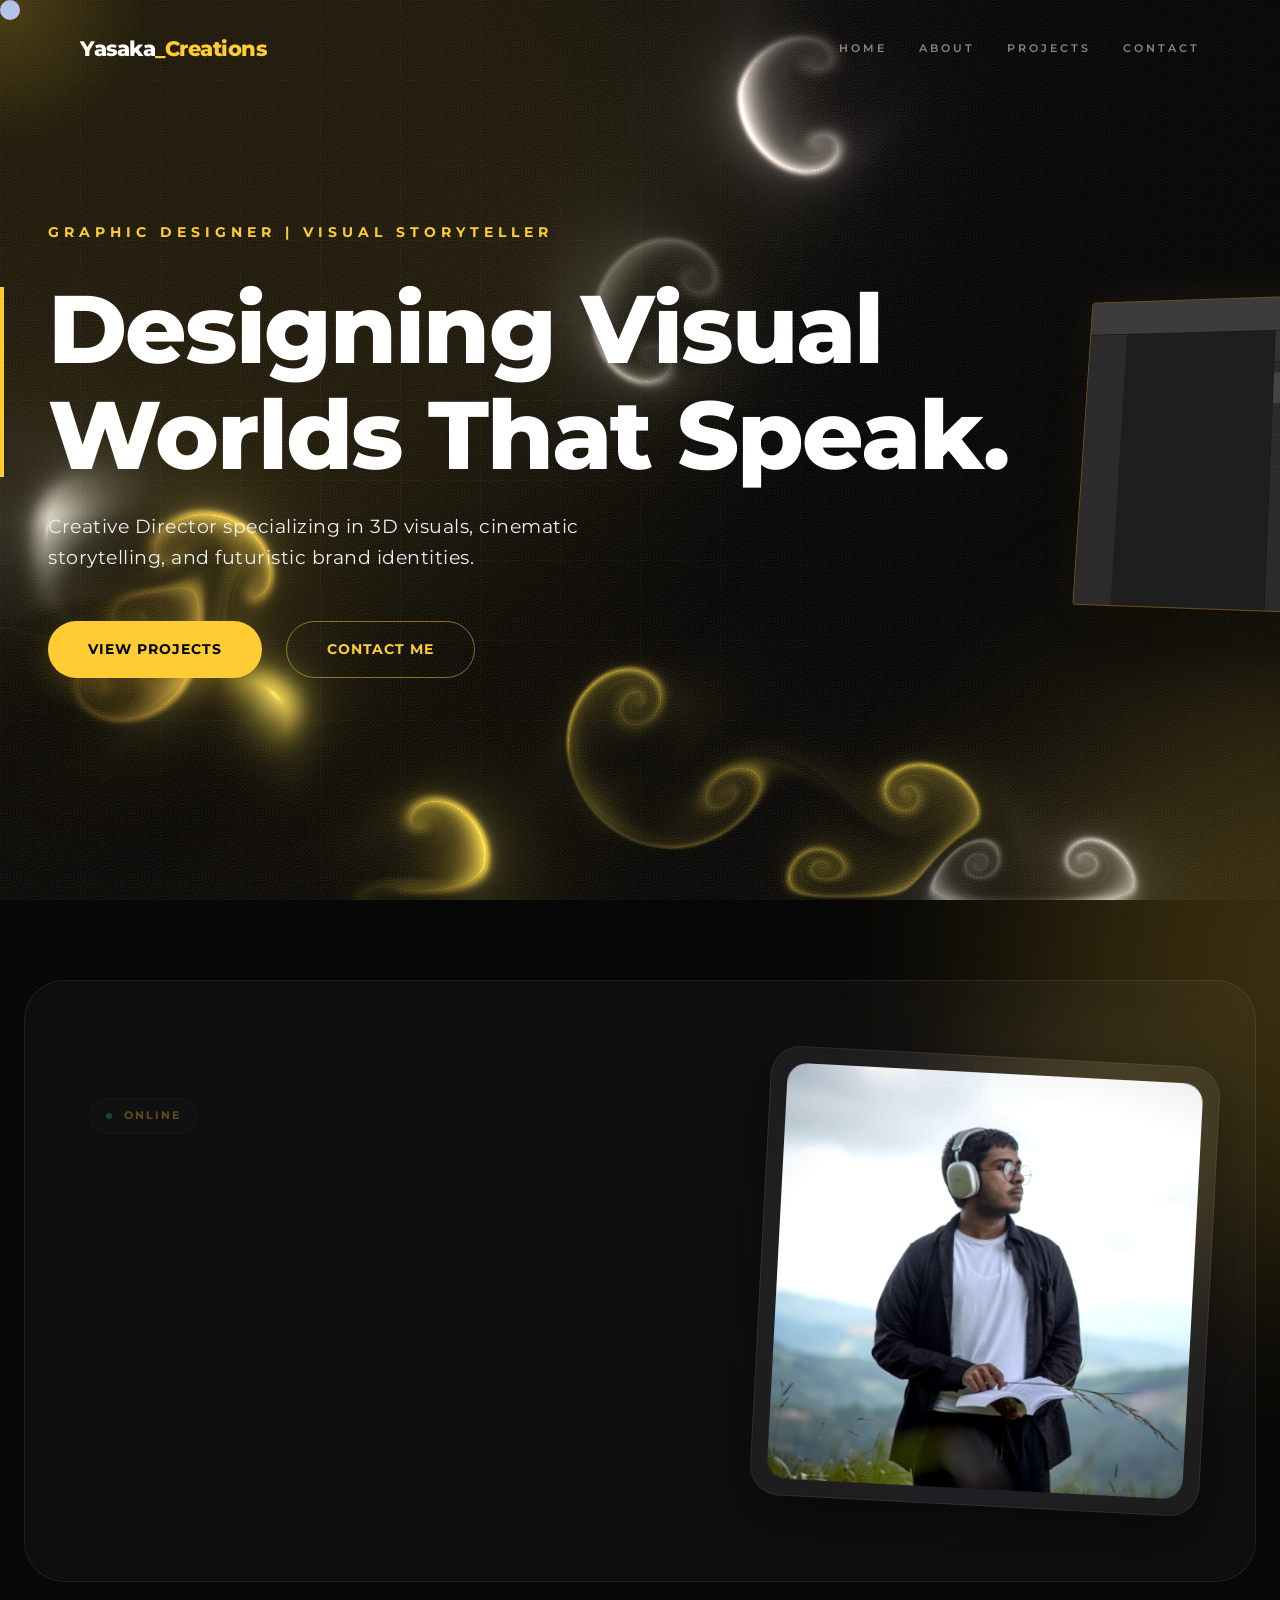
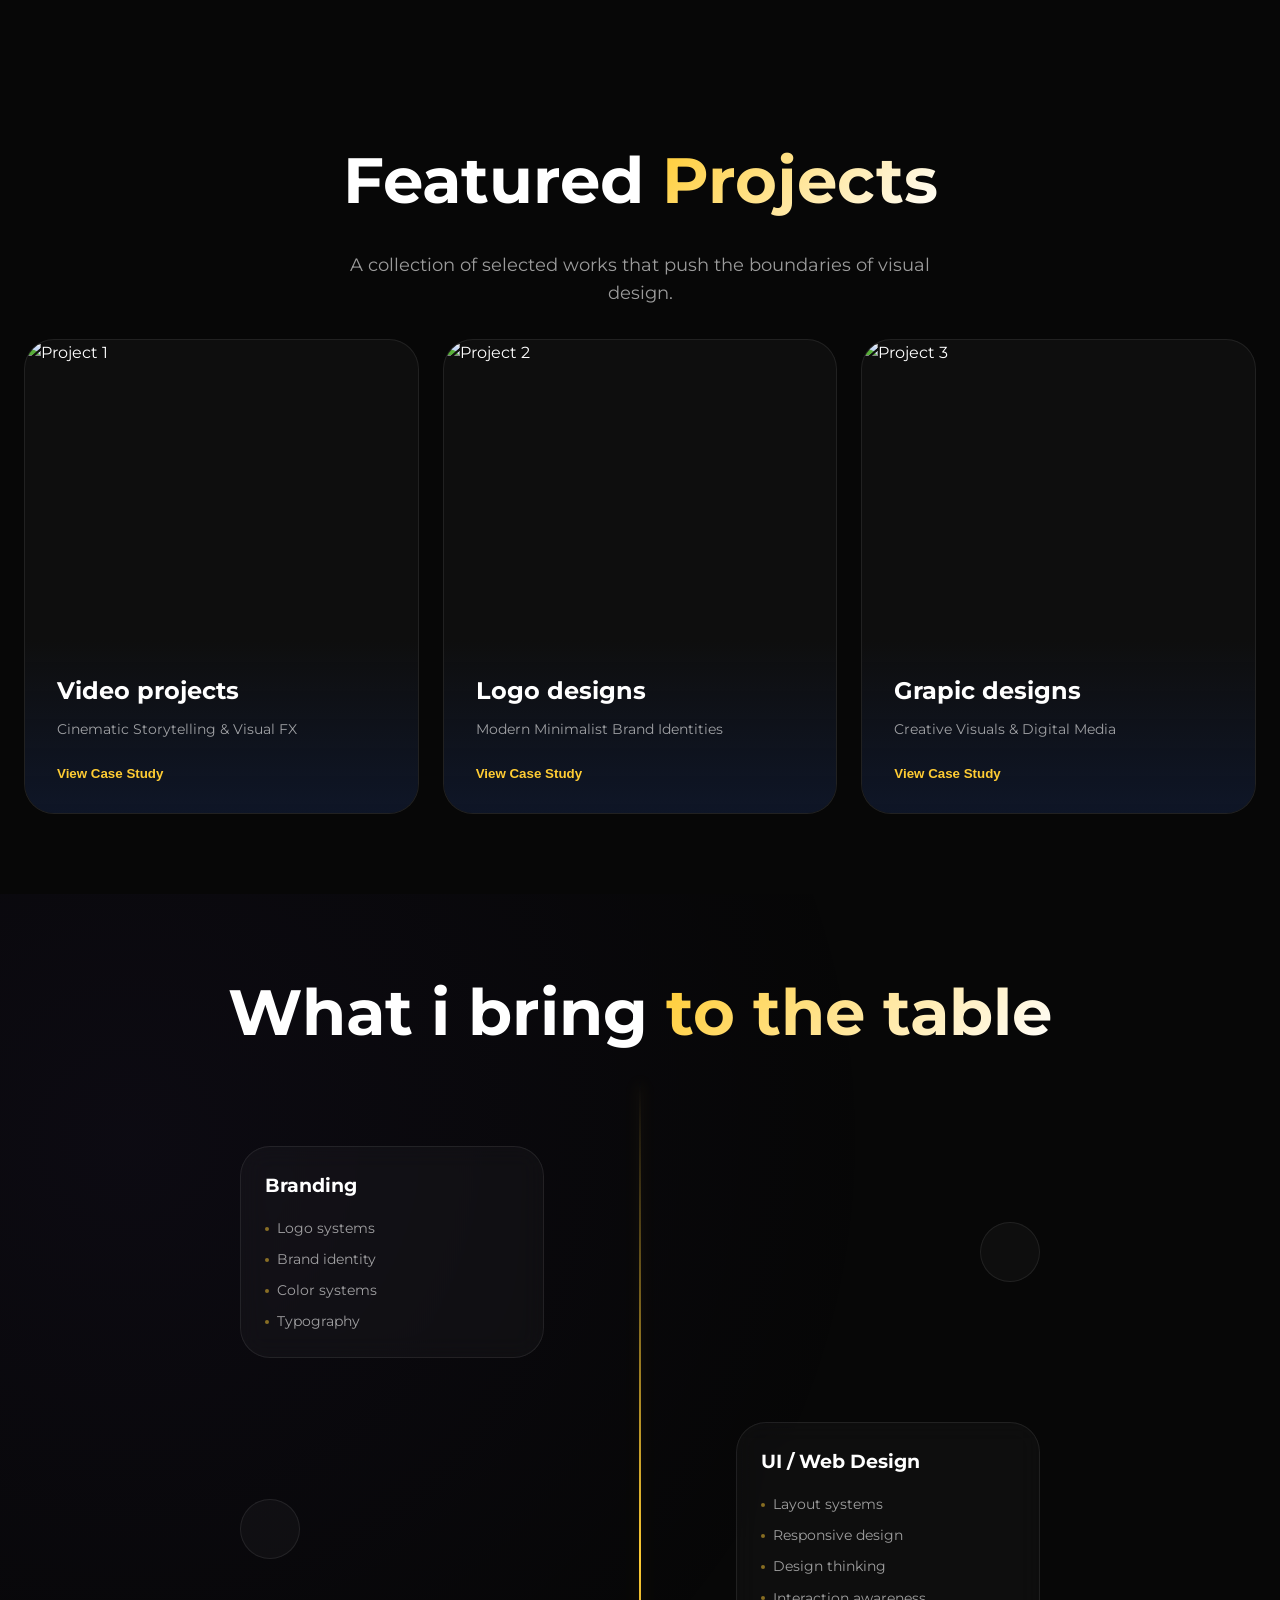
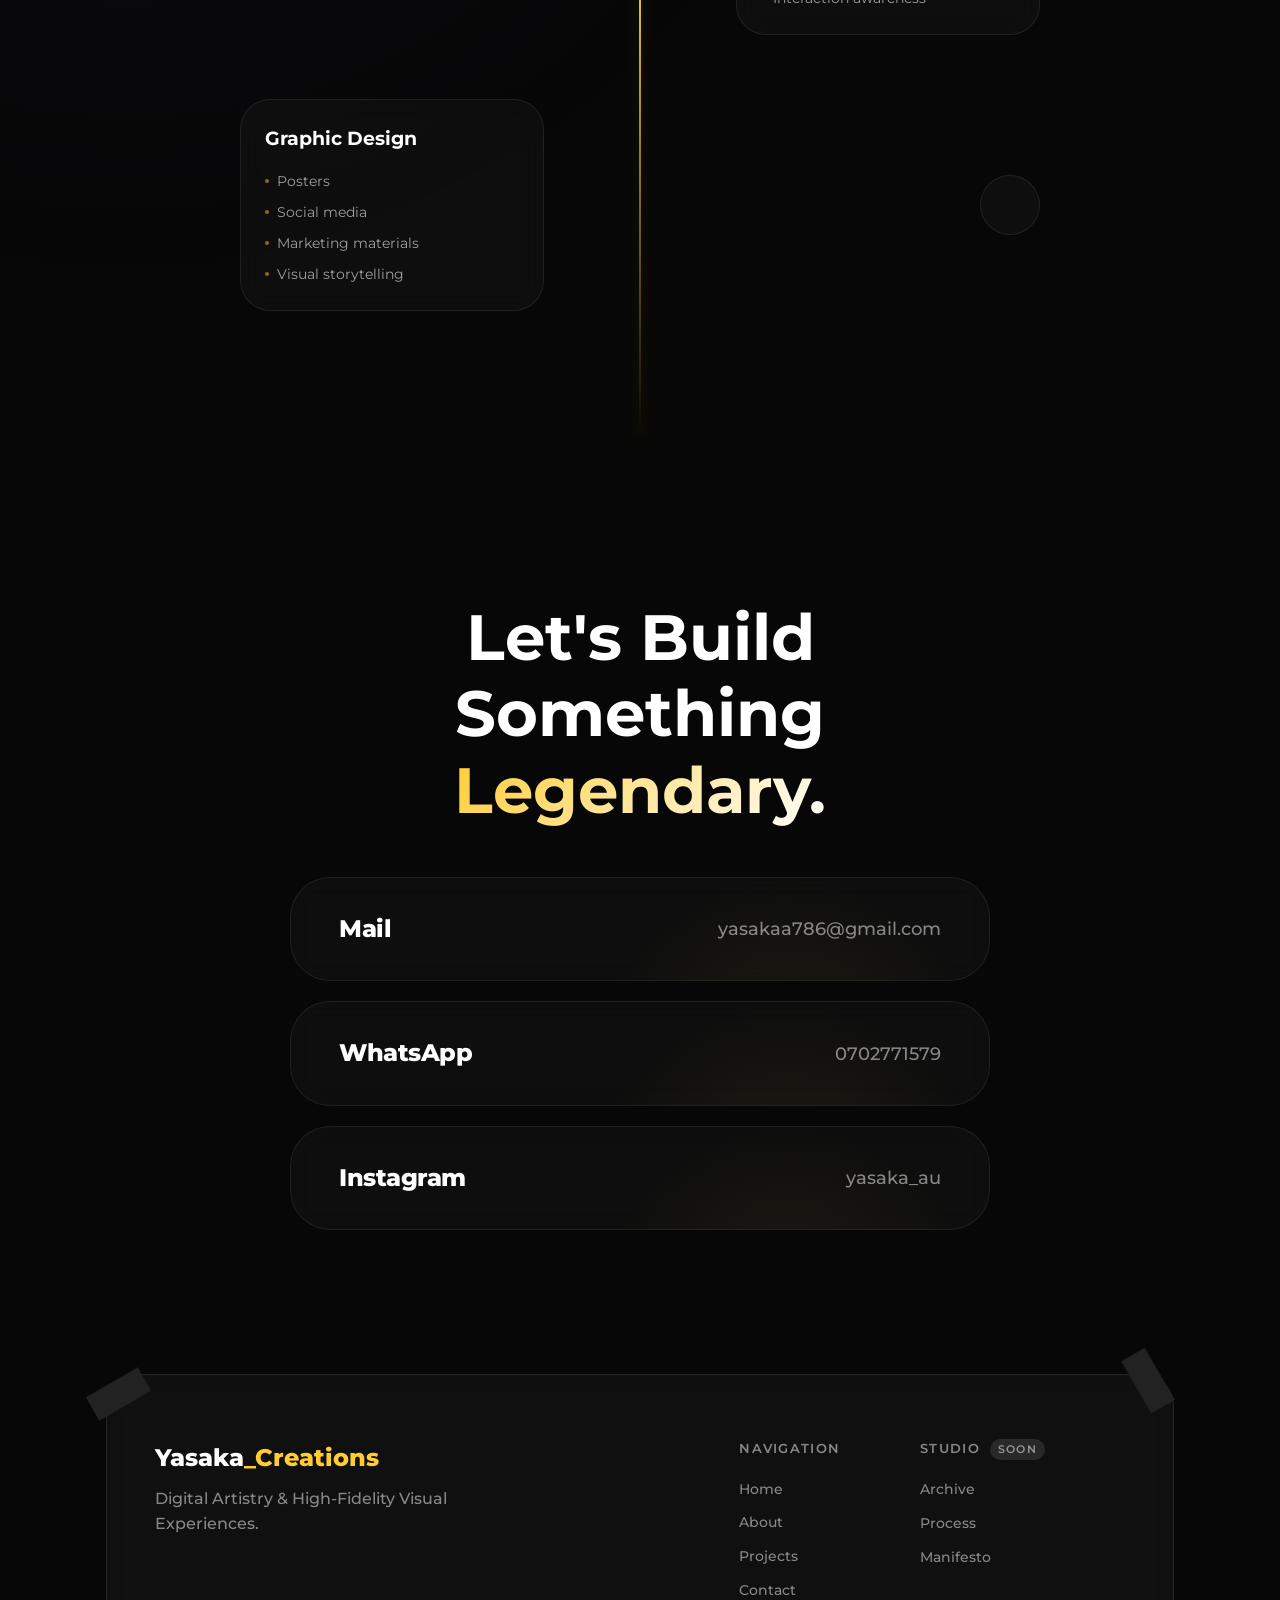
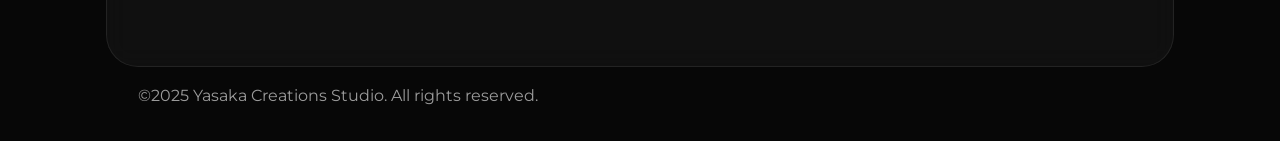
==== index.html @ f484df26 "Patch not 0.1" ====
<!DOCTYPE html>
<html lang="en">

<head>
    <meta charset="UTF-8">
    <meta name="viewport" content="width=device-width, initial-scale=1.0">
    <title>Yasaka_Creations_Studio</title>

    <!-- SEO -->
    <meta name="description"
        content="Portfolio of Yasaka Creations Studio, transforming complex concepts into ethereal visual experiences. Digital Artistry & High-Fidelity Design.">
    <meta name="keywords" content="Graphic Designer, Visual Storyteller, 3D Creative, Portfolio, Design Studio">

    <!-- Fonts -->
    <link rel="preconnect" href="https://fonts.googleapis.com">
    <link rel="preconnect" href="https://fonts.gstatic.com" crossorigin>
    <link href="https://fonts.googleapis.com/css2?family=Montserrat:wght@300;400;600;800&display=swap" rel="stylesheet">

    <link rel="stylesheet" href="style.css">
    <!-- Lucide Icons -->
    <script src="https://unpkg.com/lucide@0.407.0/dist/umd/lucide.min.js"></script>
</head>


<body class="intro-active">
    <!-- Gooey Text Intro -->
    <div id="intro-overlay">
        <svg class="threshold-svg" aria-hidden="true" focusable="false">
            <defs>
                <filter id="threshold">
                    <feColorMatrix in="SourceGraphic" type="matrix" values="1 0 0 0 0
                                0 1 0 0 0
                                0 0 1 0 0
                                0 0 0 255 -140" />
                </filter>
            </defs>
        </svg>

        <div class="gooey-container">
            <span id="text1" class="gooey-text"></span>
            <span id="text2" class="gooey-text"></span>
        </div>
    </div>
    <!-- Custom Cursor -->
    <div class="custom-cursor"></div>
    <div class="cursor-glow"></div>

    <!-- Background Elements -->
    <div class="animated-bg">
        <div class="bg-sphere" id="sphere-1"></div>
        <div class="bg-sphere" id="sphere-2"></div>
    </div>

    <!-- Fluid Canvas -->
    <canvas id="fluid-canvas"></canvas>

    <nav class="main-header">
        <div class="logo">Yasaka<span>_Creations</span></div>
        <div class="nav-links desktop-only">
            <a href="#hero" class="nav-item">Home</a>
            <a href="#visual-storytelling" class="nav-item">About</a>
            <a href="#projects" class="nav-item">Projects</a>
            <a href="#contact" class="nav-item">Contact</a>
        </div>
        <button id="mobile-menu-toggle" class="mobile-toggle-btn mobile-only">
            <span></span>
            <span></span>
            <span></span>
        </button>
    </nav>

    <!-- Mobile Menu Overlay -->
    <div id="mobile-menu" class="mobile-menu-overlay hidden">
        <div class="mobile-nav-links">
            <a href="#hero" class="mobile-nav-item">Home</a>
            <a href="#visual-storytelling" class="mobile-nav-item">About</a>
            <a href="#projects" class="mobile-nav-item">Projects</a>
            <a href="#contact" class="mobile-nav-item">Contact</a>
        </div>
    </div>

    <main>
        <section id="hero" class="hero">
            <div class="background-grid"></div>
            <div class="hero-container">
                <div class="hero-content">
                    <div class="role-wrapper">
                        GRAPHIC DESIGNER | VISUAL STORYTELLER
                    </div>

                    <h1 class="reveal-up">
                        Designing Visual <br>
                        Worlds That Speak.
                    </h1>

                    <div class="tagline reveal-up">
                        Creative Director specializing in 3D visuals, cinematic
                        storytelling, and futuristic brand identities.
                    </div>

                    <div class="cta-group reveal-up">
                        <a href="#projects" class="btn btn-primary">View Projects</a>
                        <a href="#contact" class="btn btn-outline">Contact Me</a>
                    </div>
                </div>

                <div class="hero-visual reveal-right">
                    <div class="ps-panel glass" data-tilt data-tilt-max="5" data-tilt-speed="400">
                        <div class="ps-top-bar">
                            <div class="ps-header">
                                <span id="panel-app-name">Photoshop</span>
                                <div class="ps-header-dots">
                                    <span></span><span></span><span></span>
                                </div>
                            </div>
                        </div>

                        <div class="ps-body">
                            <div id="panel-toolbar" class="ps-toolbar">
                                <div class="tool-icon active"><i data-lucide="mouse-pointer-2"></i></div>
                                <div class="tool-icon"><i data-lucide="type"></i></div>
                                <div class="tool-icon"><i data-lucide="image"></i></div>
                                <div class="tool-icon"><i data-lucide="crop"></i></div>
                                <div class="tool-icon"><i data-lucide="layers"></i></div>
                            </div>

                            <div class="ps-workspace">
                                <div id="panel-main-view" class="workspace-content">
                                    <!-- This will morph between Canvas, Timeline, or Code -->
                                    <div class="canvas-view active">
                                        <div class="canvas-mask"></div>
                                    </div>
                                    <div class="timeline-view hidden">
                                        <div class="timeline-track"></div>
                                        <div class="timeline-track"></div>
                                        <div class="timeline-playhead"></div>
                                    </div>
                                    <div class="editor-view hidden">
                                        <div class="code-line"><span>1</span>
                                            <div class="code-text c1"></div>
                                        </div>
                                        <div class="code-line"><span>2</span>
                                            <div class="code-text c2"></div>
                                        </div>
                                        <div class="code-line"><span>3</span>
                                            <div class="code-text c1"></div>
                                        </div>
                                    </div>
                                </div>
                            </div>

                            <div class="ps-sidebar">
                                <div id="panel-tabs" class="ps-tabs">
                                    <div class="ps-tab active">Layers</div>
                                    <div class="ps-tab">Paths</div>
                                </div>
                                <div id="panel-layers-list" class="ps-layers-list">
                                    <div class="layer-item active">
                                        <div class="layer-vis"><i data-lucide="eye"></i></div>
                                        <div class="layer-name">Text_Overlay</div>
                                    </div>
                                    <div class="layer-item">
                                        <div class="layer-vis"><i data-lucide="eye"></i></div>
                                        <div class="layer-name">Hero_Visual</div>
                                    </div>
                                    <div class="layer-item">
                                        <div class="layer-vis"><i data-lucide="eye"></i></div>
                                        <div class="layer-name">Background</div>
                                    </div>
                                </div>
                            </div>
                        </div>
                    </div>
                </div>
            </div>

        </section>

        <!-- Visual Storytelling Section -->
        <section id="visual-storytelling" class="storytelling-section section-padding">
            <div class="container overflow-hidden">
                <div class="story-card glass reveal-up">
                    <div class="card-glow"></div>

                    <div class="story-layout">
                        <!-- Left Content -->
                        <div class="story-content">
                            <div class="story-label fade-up">
                                <span class="pulse-dot green"></span>
                                Online
                            </div>

                            <h2 class="story-title fade-up">
                                About <span class="text-gradient italic">Yasaka.</span>
                            </h2>

                            <p class="story-desc fade-up">
                                I don't just design; I engineer visual systems. With a background deeply rooted in
                                typography and digital interaction, I bridge the gap between static aesthetics and
                                dynamic user experiences.
                                <br><br>
                                <span class="text-main font-bold italic">"Just make your imaginations a reality"</span>
                            </p>

                            <div class="story-footer fade-up">
                                <div class="profile-meta">
                                    <div class="stats-row">
                                        <div class="stat-item">
                                            <span class="stat-val">4+</span>
                                            <span class="stat-lbl">Years Exp.</span>
                                        </div>
                                        <div class="stat-divider"></div>
                                        <div class="stat-item">
                                            <span class="stat-val">100+</span>
                                            <span class="stat-lbl">Projects</span>
                                        </div>
                                        <div class="stat-divider"></div>
                                        <div class="stat-item">
                                            <span class="stat-val">100%</span>
                                            <span class="stat-lbl">Pixel Perfect</span>
                                        </div>
                                    </div>
                                </div>
                            </div>
                        </div>

                        <!-- Right Visual -->
                        <div class="story-visual reveal-right">
                            <div class="image-showcase glass">
                                <img src="icn.jpg" alt="Visual Storyteller" class="main-portrait">
                            </div>
                        </div>
                    </div>
                </div>
            </div>
        </section>

        <!-- Projects Section -->
        <section id="projects" class="projects-section section-padding">
            <div class="container">
                <div class="section-header text-center">
                    <h2 class="section-title reveal-up">Featured <span class="text-gradient">Projects</span></h2>
                    <p class="section-desc reveal-up">A collection of selected works that push the boundaries of visual
                        design.</p>
                </div>

                <div class="projects-grid">
                    <!-- Project Card 1 -->
                    <div class="project-card reveal-up" data-tilt data-tilt-max="5" data-tilt-speed="400"
                        data-tilt-glare data-tilt-max-glare="0.2">
                        <div class="project-image">
                            <img src="https://images.unsplash.com/photo-1633356122544-f134324a6cee?auto=format&fit=crop&q=80&w=800"
                                alt="Project 1">
                        </div>
                        <div class="project-info">
                            <h3>Video projects</h3>
                            <p>Cinematic Storytelling & Visual FX</p>
                            <button class="btn-text">View Case Study <i data-lucide="arrow-right"></i></button>
                        </div>
                    </div>

                    <!-- Project Card 2 -->
                    <div class="project-card reveal-up" data-tilt data-tilt-max="5" data-tilt-speed="400"
                        data-tilt-glare data-tilt-max-glare="0.2">
                        <div class="project-image">
                            <img src="https://images.unsplash.com/photo-1618005182384-a83a8bd57fbe?auto=format&fit=crop&q=80&w=800"
                                alt="Project 2">
                        </div>
                        <div class="project-info">
                            <h3>Logo designs</h3>
                            <p>Modern Minimalist Brand Identities</p>
                            <button class="btn-text">View Case Study <i data-lucide="arrow-right"></i></button>
                        </div>
                    </div>

                    <!-- Project Card 3 -->
                    <div class="project-card reveal-up" data-tilt data-tilt-max="5" data-tilt-speed="400"
                        data-tilt-glare data-tilt-max-glare="0.2">
                        <div class="project-image">
                            <img src="https://images.unsplash.com/photo-1620641788421-7a1c342ea42e?auto=format&fit=crop&q=80&w=800"
                                alt="Project 3">
                        </div>
                        <div class="project-info">
                            <h3>Grapic designs</h3>
                            <p>Creative Visuals & Digital Media</p>
                            <button class="btn-text">View Case Study <i data-lucide="arrow-right"></i></button>
                        </div>
                    </div>
                </div>
            </div>
        </section>

        <!-- What i bring to the table Section -->
        <section id="philosophy" class="philosophy-section section-padding">
            <div class="section-header text-center">
                <h2 class="section-title">What i bring <span class="text-gradient">to the table</span></h2>
            </div>

            <div class="timeline-container">
                <div class="timeline-line"></div>
                <div class="timeline-item">
                    <div class="timeline-year"><i data-lucide="palette"></i></div>
                    <div class="timeline-content glass">
                        <h3>Branding</h3>
                        <ul class="service-list">
                            <li>Logo systems</li>
                            <li>Brand identity</li>
                            <li>Color systems</li>
                            <li>Typography</li>
                        </ul>
                    </div>
                </div>
                <div class="timeline-item">
                    <div class="timeline-year"><i data-lucide="monitor"></i></div>
                    <div class="timeline-content glass">
                        <h3>UI / Web Design</h3>
                        <ul class="service-list">
                            <li>Layout systems</li>
                            <li>Responsive design</li>
                            <li>Design thinking</li>
                            <li>Interaction awareness</li>
                        </ul>
                    </div>
                </div>
                <div class="timeline-item">
                    <div class="timeline-year"><i data-lucide="pen-tool"></i></div>
                    <div class="timeline-content glass">
                        <h3>Graphic Design</h3>
                        <ul class="service-list">
                            <li>Posters</li>
                            <li>Social media</li>
                            <li>Marketing materials</li>
                            <li>Visual storytelling</li>
                        </ul>
                    </div>
                </div>
            </div>
        </section>

        <!-- Contact Section -->
        <section id="contact" class="contact-section section-padding">
            <div class="container">
                <div class="contact-container text-center">
                    <h2 class="section-title reveal-up">Let's Build Something <span
                            class="text-gradient">Legendary.</span>
                    </h2>

                    <div class="contact-links-grid reveal-up">
                        <a href="mailto:yasakaa786@gmail.com" class="contact-card glass">
                            <div class="card-glow"></div>
                            <span class="contact-label">Mail</span>
                            <span class="contact-value text-muted">yasakaa786@gmail.com</span>
                        </a>

                        <a href="https://wa.me/94702771579" target="_blank" class="contact-card glass">
                            <div class="card-glow"></div>
                            <span class="contact-label">WhatsApp</span>
                            <span class="contact-value text-muted">0702771579</span>
                        </a>

                        <a href="https://instagram.com/yasaka_au" target="_blank" class="contact-card glass">
                            <div class="card-glow"></div>
                            <span class="contact-label">Instagram</span>
                            <span class="contact-value text-muted">yasaka_au</span>
                        </a>
                    </div>
                </div>
            </div>
        </section>

    </main>



    <footer class="taped-footer">
        <div class="taped-container">
            <div class="tape-svg tape-left">
                <svg xmlns="http://www.w3.org/2000/svg" width="95" height="80" viewBox="0 0 95 80" fill="none">
                    <path d="M1 45L70.282 5L88.282 36.1769L19 76.1769L1 45Z" fill="#222222" />
                </svg>
            </div>
            <div class="tape-svg tape-right">
                <svg xmlns="http://www.w3.org/2000/svg" width="95" height="80" viewBox="0 0 95 80" fill="none">
                    <path d="M1 45L70.282 5L88.282 36.1769L19 76.1769L1 45Z" fill="#222222" />
                </svg>
            </div>

            <div class="footer-brand">
                <h2>Yasaka<span>_Creations</span></h2>
                <p>Digital Artistry & High-Fidelity Visual Experiences.</p>
            </div>

            <div class="footer-nav-grid">
                <div class="footer-col">
                    <h4>Navigation</h4>
                    <ul>
                        <li><a href="#hero">Home</a></li>
                        <li><a href="#visual-storytelling">About</a></li>
                        <li><a href="#projects">Projects</a></li>
                        <li><a href="#contact">Contact</a></li>
                    </ul>
                </div>

                <div class="footer-col hidden-mobile">
                    <h4>Studio <span class="badge-soon">soon</span></h4>
                    <ul>
                        <li><a href="#" class="disabled">Archive</a></li>
                        <li><a href="#" class="disabled">Process</a></li>
                        <li><a href="#" class="disabled">Manifesto</a></li>
                    </ul>
                </div>
            </div>
        </div>

        <div class="footer-bottom">
            <div class="copyright-links">
                <p>©2025 Yasaka Creations Studio. All rights reserved.</p>
            </div>
        </div>
    </footer>


    <!-- Scripts (CDNs) -->
    <script src="https://cdnjs.cloudflare.com/ajax/libs/gsap/3.12.5/gsap.min.js"></script>
    <script src="https://cdnjs.cloudflare.com/ajax/libs/gsap/3.12.5/ScrollTrigger.min.js"></script>
    <script src="https://cdn.jsdelivr.net/npm/@studio-freight/lenis@1.0.42/dist/lenis.min.js"></script>
    <script src="https://cdnjs.cloudflare.com/ajax/libs/vanilla-tilt/1.8.1/vanilla-tilt.min.js"></script>
    <script src="https://cdnjs.cloudflare.com/ajax/libs/dat-gui/0.7.9/dat.gui.min.js"></script>
    <script src="lib/fluid.js"></script>
    <script src="main.js"></script>
</body>

</html>
---- style.css ----
/* 
  Modern Graphic Designer Portfolio
  Design System & Core Styles
*/

@import "tailwindcss";
@import "tw-animate-css";

@import url('https://fonts.googleapis.com/css2?family=Montserrat:wght@300;400;600;800&display=swap');

:root {
    /* Yasaka Studio Theme - Updated to Refined Design */
    --bg-dark: #070707;
    --accent-warm: #ffcc33;
    /* More vibrant amber/gold */
    --accent-glow: rgba(255, 204, 51, 0.4);
    --text-main: #ffffff;
    --text-muted: rgba(255, 255, 255, 0.5);
    --glass-bg: rgba(255, 255, 255, 0.03);
    --glass-border: rgba(255, 255, 255, 0.08);

    --font-main: 'Montserrat', sans-serif;
    --font-heading: 'Montserrat', sans-serif;
    --font-body: 'Montserrat', sans-serif;

    /* Legacy compatibility */
    --primary: var(--accent-warm);
    --primary-glow: var(--accent-glow);
    --accent: var(--accent-warm);
    --bg-deep: var(--bg-dark);
    --bg-navy: #101010;

    --transition: cubic-bezier(0.165, 0.84, 0.44, 1);

    --text-dim: rgba(255, 255, 255, 0.6);
    --neon-gradient: linear-gradient(135deg, var(--accent-warm) 0%, #ffffff 100%);
    --container-max: 1440px;
    --radius: 30px;
    /* More rounded as per design */
}

/* Lenis Support */
html.lenis {
    height: auto;
}

.lenis.lenis-smooth {
    scroll-behavior: auto;
}

.lenis.lenis-smooth [data-lenis-prevent] {
    overscroll-behavior: contain;
}

.lenis.lenis-stopped {
    overflow: hidden;
}

.lenis.lenis-scrolling iframe {
    pointer-events: none;
}

/* Gooey Text Intro */
#intro-overlay {
    position: fixed;
    top: 0;
    left: 0;
    width: 100%;
    height: 100%;
    background: var(--bg-deep);
    z-index: 9999;
    display: flex;
    align-items: center;
    justify-content: center;
    transition: opacity 1s ease, visibility 1s ease;
}

#intro-overlay.fade-out {
    opacity: 0;
    visibility: hidden;
}

.threshold-svg {
    position: absolute;
    width: 0;
    height: 0;
}

.gooey-container {
    filter: url(#threshold);
    display: flex;
    align-items: center;
    justify-content: center;
    position: relative;
    width: 100%;
    height: 200px;
}

.gooey-text {
    position: absolute;
    display: inline-block;
    user-select: none;
    text-align: center;
    font-size: clamp(3rem, 10vw, 6rem);
    font-weight: 800;
    font-family: var(--font-heading);
    color: var(--text-main);
    opacity: 0;
}

#fluid-canvas {
    position: fixed;
    top: 0;
    left: 0;
    width: 100vw;
    height: 100vh;
    z-index: -1;
    pointer-events: none;
}

/* Ensure background elements are behind the canvas or transparent */
.animated-bg {
    position: fixed;
    top: 0;
    left: 0;
    width: 100%;
    height: 100%;
    z-index: -2;
    background: var(--bg-deep);
}

.bg-sphere {
    position: absolute;
    width: 800px;
    height: 800px;
    border-radius: 50%;
    filter: blur(120px);
    opacity: 0.1;
}

#sphere-1 {
    background: var(--accent-warm);
    top: -20%;
    left: -10%;
    opacity: 0.1;
    width: 1000px;
    height: 1000px;
}

#sphere-2 {
    background: var(--accent-warm);
    bottom: -10%;
    right: -5%;
    opacity: 0.2;
    /* Stronger glow on the right */
    width: 600px;
    height: 600px;
}

.intro-active {
    overflow: hidden;
}

/* Base Styles */
* {
    margin: 0;
    padding: 0;
    box-sizing: border-box;
}

html.lenis {
    height: auto;
}

body {
    background-color: var(--bg-deep);
    color: var(--text-main);
    font-family: var(--font-body);
    line-height: 1.6;
    overflow-x: hidden;
    -webkit-font-smoothing: antialiased;
    cursor: none !important;
}

/* Hide cursor on all interactables */
a,
button,
input,
textarea,
.theme-toggle,
.project-card,
.magnetic {
    cursor: none !important;
}

h1,
h2,
h3,
h4 {
    font-family: var(--font-heading);
}

a {
    text-decoration: none;
    color: inherit;
}

ul {
    list-style: none;
}

.container {
    max-width: var(--container-max);
    margin: 0 auto;
    padding: 0 1.5rem;
}

@media (max-width: 768px) {
    .container {
        padding: 0 1.5rem;
    }
}

/* Glassmorphism */
.glass {
    background: var(--glass-bg);
    backdrop-filter: blur(12px);
    -webkit-backdrop-filter: blur(12px);
    border: 1px solid var(--glass-border);
    border-radius: var(--radius);
}

/* Animations & Transitions */
.fade-up {
    opacity: 0;
    transform: translateY(30px);
}

/* Components */
.btn {
    display: inline-flex;
    align-items: center;
    padding: 1rem 2.5rem;
    border-radius: 100px;
    font-weight: 700;
    cursor: pointer;
    transition: all 0.4s var(--transition);
    border: none;
    font-size: 0.9rem;
    position: relative;
    overflow: hidden;
    letter-spacing: 1px;
    text-transform: uppercase;
}

.btn-primary {
    background: var(--accent-warm);
    color: #000;
    box-shadow: 0 10px 30px rgba(255, 204, 51, 0.2);
}

.btn-outline {
    background: transparent;
    border: 1px solid rgba(255, 204, 51, 0.5);
    color: var(--accent-warm);
}

.btn:hover {
    transform: translateY(-5px);
    box-shadow: 0 15px 40px rgba(255, 204, 51, 0.3);
}

.btn-primary:hover {
    background: #fff;
    color: #000;
    box-shadow: 0 15px 40px rgba(255, 255, 255, 0.2);
}

.btn-outline:hover {
    border-color: var(--accent-warm);
    background: rgba(255, 204, 51, 0.05);
}

.main-header {
    display: flex;
    justify-content: space-between;
    align-items: center;
    padding: 2rem 5rem;
    z-index: 1000;
    position: fixed;
    top: 0;
    left: 0;
    width: 100%;
    transition: all 0.4s ease;
}

.main-header.scrolled {
    background: rgba(10, 10, 10, 0.95);
    backdrop-filter: blur(20px);
    -webkit-backdrop-filter: blur(20px);
    border-bottom: 1px solid rgba(255, 204, 51, 0.1);
    padding: 1rem 5rem;
}

.logo {
    font-family: var(--font-heading);
    font-size: 1.3rem;
    font-weight: 800;
    color: var(--text-main);
    letter-spacing: -0.5px;
}

.logo span {
    color: var(--accent-warm);
}

.nav-links {
    display: flex;
    gap: 2rem;
}



.nav-item {
    font-family: var(--font-main);
    color: var(--text-muted);
    text-decoration: none;
    font-size: 0.7rem;
    text-transform: uppercase;
    letter-spacing: 3px;
    font-weight: 600;
    transition: all 0.4s ease;
}

.nav-item:hover {
    color: var(--accent-warm);
}

/* Hero Section */
.hero {
    position: relative;
    min-height: 100vh;
    display: flex;
    align-items: center;
    padding: 0 3rem;
    overflow: hidden;
    z-index: 2;
}

.hero-container {
    width: 100%;
    max-width: var(--container-max);
    margin: 0 auto;
    display: grid;
    grid-template-columns: 1.2fr 1fr;
    align-items: center;
    gap: 4rem;
}

.background-grid {
    position: absolute;
    top: 0;
    left: 0;
    width: 100%;
    height: 100%;
    background-image:
        linear-gradient(rgba(255, 255, 255, 0.03) 1px, transparent 1px),
        linear-gradient(90deg, rgba(255, 255, 255, 0.03) 1px, transparent 1px);
    background-size: 80px 80px;
    z-index: -1;
    mask-image: radial-gradient(circle at 30% 50%, black, transparent 80%);
    -webkit-mask-image: radial-gradient(circle at 30% 50%, black, transparent 80%);
}

.hero-content {
    display: flex;
    flex-direction: column;
    align-items: flex-start;
    /* Left align items */
    gap: 1.5rem;
    max-width: 1100px;
    position: relative;
}

.role-wrapper {
    font-size: 0.85rem;
    color: var(--accent-warm);
    font-weight: 700;
    letter-spacing: 5px;
    text-transform: uppercase;
    margin-bottom: 0.5rem;
}

h1 {
    font-size: 6rem;
    line-height: 1.1;
    font-weight: 800;
    letter-spacing: -2px;
    margin-left: 0;
    text-align: left;
    /* Left align text */
    position: relative;
    white-space: nowrap;
    display: inline-block;
}

h1::before {
    content: '';
    position: absolute;
    left: -3rem;
    top: 5%;
    height: 90%;
    width: 4px;
    background: var(--accent-warm);
}

@media (max-width: 768px) {
    h1 {
        font-size: 2.8rem;
        padding-left: 1rem;
        white-space: normal;
        /* Allow wrap on mobile */
    }

    h1::before {
        left: -1rem;
    }
}

.tagline {
    color: #eee;
    font-size: 1.2rem;
    line-height: 1.6;
    letter-spacing: 0.5px;
    max-width: 650px;
    font-weight: 400;
}

.cta-group {
    display: flex;
    gap: 1.5rem;
    margin-top: 1.5rem;
    justify-content: flex-start;
    flex-wrap: wrap;
}

@media (max-width: 768px) {
    .hero-container {
        grid-template-columns: 1fr;
        gap: 3rem;
        padding-top: 6rem;
    }

    .hero-content {
        align-items: center;
        text-align: center;
    }

    .tagline {
        margin: 0 auto;
    }

    .cta-group {
        justify-content: center;
        gap: 1rem;
    }

    .hero-visual {
        justify-content: center;
        margin-top: 2rem;
    }
}

.btn-primary {
    background-color: var(--accent-warm);
    color: #000;
}

.btn-primary:hover {
    background-color: #fff;
    transform: translateY(-5px);
    box-shadow: 0 20px 40px rgba(0, 0, 0, 0.4);
}

.btn-secondary {
    background-color: transparent;
    color: var(--text-main);
    border: 1px solid rgba(255, 255, 255, 0.1);
    border-radius: 0;
}

.btn-secondary:hover {
    border-color: var(--accent-warm);
    background: rgba(212, 175, 55, 0.05);
}

/* Layers Panel (Hero Visual) */
.hero-visual {
    display: flex;
    justify-content: flex-end;
    perspective: 1200px;
}

.ps-panel {
    background: #2b2b2b;
    width: 320px;
    border-radius: 4px;
    box-shadow: 0 30px 80px rgba(0, 0, 0, 0.5),
        0 0 50px rgba(212, 175, 55, 0.1);
    transform: rotateY(-15deg) rotateX(10deg);
    overflow: hidden;
    border: 1px solid #3e3e3e;
    animation: float 10s infinite ease-in-out;
    transition: all 0.5s ease;
}

.ps-panel.ai-theme {
    --software-accent: #ff9a00;
    border-color: rgba(255, 154, 0, 0.3);
}

.ps-panel.pr-theme {
    --software-accent: #ea77ff;
    border-color: rgba(234, 119, 255, 0.3);
}

.ps-panel.vs-theme {
    --software-accent: #007acc;
    border-color: rgba(0, 122, 204, 0.3);
}

.ps-panel.ps-theme {
    --software-accent: var(--accent-warm);
}

:root {
    --software-accent: var(--accent-warm);
}

.ps-top-bar {
    background: #3c3c3c;
    border-bottom: 1px solid #1a1a1a;
}

.ps-header {
    padding: 8px 12px;
    font-size: 11px;
    color: #bbb;
    display: flex;
    justify-content: space-between;
}

.ps-body {
    display: flex;
    height: 280px;
}

.ps-toolbar {
    width: 40px;
    background: #333;
    border-right: 1px solid #1a1a1a;
    display: flex;
    flex-direction: column;
    align-items: center;
    padding: 10px 0;
    gap: 15px;
}

.tool-icon {
    color: #888;
    transition: all 0.3s ease;
}

.tool-icon i {
    width: 14px;
    height: 14px;
}

.tool-icon.active {
    color: var(--software-accent);
}

.ps-workspace {
    flex: 1;
    background: #1e1e1e;
    position: relative;
    overflow: hidden;
}

.workspace-content {
    width: 100%;
    height: 100%;
}

.canvas-view {
    width: 100%;
    height: 100%;
    display: flex;
    align-items: center;
    justify-content: center;
    transition: opacity 0.5s ease;
}

.canvas-mask {
    width: 60%;
    height: 60%;
    background: #2a2a2a;
    border: 1px solid #444;
}

.timeline-view {
    padding: 15px;
    display: flex;
    flex-direction: column;
    gap: 8px;
    height: 100%;
    justify-content: flex-end;
    transition: opacity 0.5s ease;
}

.timeline-track {
    height: 12px;
    background: #2a2a2a;
    border-radius: 2px;
    position: relative;
    overflow: hidden;
}

.timeline-track::after {
    content: '';
    position: absolute;
    left: 10%;
    width: 40%;
    height: 100%;
    background: var(--software-accent);
    opacity: 0.3;
}

.timeline-playhead {
    position: absolute;
    top: 0;
    left: 30%;
    width: 1px;
    height: 100%;
    background: #ff0000;
}

.editor-view {
    padding: 15px;
    font-family: 'Courier New', Courier, monospace;
    transition: opacity 0.5s ease;
}

.code-line {
    display: flex;
    gap: 10px;
    margin-bottom: 4px;
}

.code-line span {
    color: #555;
    font-size: 9px;
    min-width: 10px;
}

.code-text {
    height: 8px;
    border-radius: 1px;
    margin-top: 2px;
}

.code-text.c1 {
    width: 60%;
    background: #007acc;
    opacity: 0.4;
}

.code-text.c2 {
    width: 40%;
    background: #ea77ff;
    opacity: 0.4;
}

.ps-sidebar {
    width: 120px;
    background: #2b2b2b;
    border-left: 1px solid #1a1a1a;
}

.ps-tabs {
    background: #333;
    display: flex;
    padding: 0 10px;
    border-bottom: 1px solid #1a1a1a;
}

.ps-tab {
    padding: 8px 12px;
    font-size: 9px;
    color: #eee;
    border-bottom: 2px solid var(--software-accent);
    transition: border-color 0.5s ease;
}

.ps-layers-list {
    background: #2b2b2b;
    padding: 10px 0;
}

.layer-item {
    height: 32px;
    display: flex;
    align-items: center;
    padding: 0 10px;
    border-bottom: 1px solid #333;
    gap: 8px;
}

.layer-item.active {
    background: #444;
}

.layer-vis i {
    width: 10px;
    height: 10px;
    color: #888;
}

.layer-name {
    font-size: 9px;
    color: #ccc;
    flex: 1;
}

.hidden {
    display: none !important;
}

@keyframes float {

    0%,
    100% {
        transform: translateY(0) rotateY(-15deg) rotateX(10deg);
    }

    50% {
        transform: translateY(-15px) rotateY(-12deg) rotateX(8deg);
    }
}

.ps-header-dots {
    display: flex;
    gap: 4px;
}

.ps-header-dots span {
    width: 6px;
    height: 6px;
    border-radius: 50%;
    background: #555;
}

.layer-vis i {
    width: 12px;
    height: 12px;
    color: #888;
}

.layer-thumb.main-img {
    background: linear-gradient(45deg, var(--accent-warm), #fff);
}

.layer-thumb.bg-img {
    background: #111;
}

.hero-label {
    color: var(--primary);
    font-weight: 600;
    letter-spacing: 4px;
    font-size: 0.8rem;
    margin-bottom: 1.5rem;
    text-transform: uppercase;
}

.hero-headline {
    font-size: clamp(3rem, 8vw, 6rem);
    font-weight: 800;
    line-height: 1.1;
    margin-bottom: 2rem;
    letter-spacing: -2px;
}

.hero-subtext {
    font-size: 1.25rem;
    color: var(--text-dim);
    max-width: 600px;
    margin: 0 auto 2rem;
}

.hero-actions {
    display: flex;
    gap: 1.5rem;
    justify-content: center;
}

.scroll-indicator {
    position: absolute;
    bottom: 3rem;
    left: 5rem;
    display: flex;
    align-items: center;
    gap: 1.5rem;
    opacity: 0.6;
}

.scroll-text {
    font-size: 0.7rem;
    text-transform: uppercase;
    letter-spacing: 2px;
    font-weight: 600;
}

.mouse {
    width: 20px;
    height: 32px;
    border: 1.5px solid var(--text-main);
    border-radius: 20px;
    position: relative;
}

.mouse::after {
    content: '';
    position: absolute;
    top: 6px;
    left: 50%;
    transform: translateX(-50%);
    width: 2px;
    height: 5px;
    background: var(--accent-warm);
    border-radius: 2px;
    animation: mouseScroll 2s infinite;
}

@keyframes mouseScroll {
    0% {
        transform: translate(-50%, 0);
        opacity: 1;
    }

    100% {
        transform: translate(-50%, 12px);
        opacity: 0;
    }
}

.vh-center {
    display: flex;
    flex-direction: column;
    justify-content: center;
    align-items: center;
}

.text-center {
    text-align: center;
}

/* Scroll Indicator */
.scroll-indicator {
    position: absolute;
    bottom: 2rem;
    left: 50%;
    transform: translateX(-50%);
}

.mouse {
    width: 25px;
    height: 45px;
    border: 2px solid var(--text-dim);
    border-radius: 20px;
    position: relative;
}

.mouse::before {
    content: '';
    position: absolute;
    top: 8px;
    left: 50%;
    transform: translateX(-50%);
    width: 4px;
    height: 8px;
    background: var(--primary);
    border-radius: 2px;
    animation: scrollAnim 2s infinite;
}

@keyframes scrollAnim {
    0% {
        transform: translate(-50%, 0);
        opacity: 1;
    }

    100% {
        transform: translate(-50%, 20px);
        opacity: 0;
    }
}

/* Section Utilities */
.section-padding {
    padding: 5rem 0;
}

.section-title {
    font-size: clamp(2.5rem, 5vw, 4rem);
    line-height: 1.2;
    margin-bottom: 2rem;
}

.section-desc {
    font-size: 1.1rem;
    color: var(--text-dim);
    max-width: 600px;
    margin: 0 auto 2rem;
    text-align: center;
}

.grid-2 {
    display: grid;
    grid-template-columns: 1fr 1fr;
    gap: 4rem;
    align-items: center;
}

.text-gradient {
    background: var(--neon-gradient);
    -webkit-background-clip: text;
    background-clip: text;
    -webkit-text-fill-color: transparent;
}

/* Visual Storytelling Section */
.storytelling-section {
    position: relative;
    z-index: 10;
}

.story-card {
    position: relative;
    padding: 0 !important;
    overflow: hidden;
    border-radius: 40px;
}

.card-glow {
    position: absolute;
    top: 0;
    right: 0;
    width: 400px;
    height: 400px;
    background: radial-gradient(circle, var(--primary-glow) 0%, transparent 70%);
    opacity: 0.2;
    pointer-events: none;
}

.story-layout {
    display: flex;
    flex-wrap: wrap;
    min-height: 600px;
    /* Increased from 500px to ensure footer fits */
}

.story-content {
    flex: 1.1;
    /* Reduced from 1.2 to give more room to visual */
    padding: 4rem 2rem 4rem 4rem;
    /* Reduced right padding */
    display: flex;
    flex-direction: column;
    justify-content: center;
    position: relative;
    z-index: 2;
}

.story-visual {
    flex: 1;
    display: flex;
    align-items: center;
    justify-content: center;
    background: radial-gradient(circle at center, rgba(127, 90, 240, 0.05) 0%, transparent 70%);
    min-height: 400px;
}

.story-label {
    display: inline-flex;
    align-items: center;
    gap: 0.75rem;
    padding: 0.5rem 1rem;
    background: rgba(255, 255, 255, 0.05);
    border: 1px solid var(--glass-border);
    border-radius: 50px;
    font-size: 0.7rem;
    font-weight: 700;
    text-transform: uppercase;
    letter-spacing: 2px;
    color: var(--primary);
    margin-bottom: 2rem;
    width: fit-content;
}

.pulse-dot {
    width: 6px;
    height: 6px;
    background: var(--primary);
    border-radius: 50%;
    animation: pulse 2s infinite;
}

.pulse-dot.green {
    background: #22c55e;
}

@keyframes pulse {
    0% {
        transform: scale(0.8);
        opacity: 0.5;
    }

    50% {
        transform: scale(1.2);
        opacity: 1;
    }

    100% {
        transform: scale(0.8);
        opacity: 0.5;
    }
}

.story-title {
    font-size: clamp(2.5rem, 5vw, 4.5rem);
    font-weight: 800;
    line-height: 1.1;
    margin-bottom: 1rem;
    letter-spacing: -2px;
}

.story-desc {
    font-size: 1.1rem;
    color: var(--text-dim);
    max-width: 450px;
    margin-bottom: 2rem;
    line-height: 1.6;
}

.profile-meta {
    display: flex;
    align-items: center;
    gap: 2rem;
}

.profile-img {
    width: 80px;
    height: 80px;
    border-radius: 20px;
    overflow: hidden;
    border: 2px solid var(--glass-border);
    box-shadow: 0 10px 30px rgba(0, 0, 0, 0.3);
}

.profile-img img {
    width: 100%;
    height: 100%;
    object-fit: cover;
    filter: grayscale(0.2);
    transition: filter 0.3s ease;
}

.profile-img:hover img {
    filter: grayscale(0);
}

.stats-row {
    display: flex;
    align-items: center;
    gap: 2rem;
    /* Increased gap */
    flex-wrap: nowrap;
    /* Prevent wrapping which might hide items */
}

.stat-item {
    display: flex;
    flex-direction: column;
    min-width: fit-content;
}

.stat-val {
    font-family: var(--font-heading);
    font-size: 1.8rem;
    font-weight: 800;
    color: var(--text-main);
    line-height: 1.2;
}

.stat-lbl {
    font-size: 0.6rem;
    text-transform: uppercase;
    letter-spacing: 2px;
    color: var(--text-dim);
    font-weight: 700;
}

.stat-divider {
    width: 1px;
    height: 30px;
    background: var(--glass-border);
}

.image-showcase {
    width: 100%;
    max-width: 450px;
    aspect-ratio: 1;
    /* Keeping it square for a premium feel */
    border-radius: 30px;
    overflow: hidden;
    padding: 1rem;
    position: relative;
    box-shadow: 0 20px 50px rgba(0, 0, 0, 0.4);
    transform: rotate(3deg);
    transition: all 0.6s var(--transition);
}

.image-showcase:hover {
    transform: rotate(0) scale(1.02);
}

.main-portrait {
    width: 100%;
    height: 100%;
    object-fit: cover;
    border-radius: 20px;
    filter: grayscale(0.2) contrast(1.1);
    transition: filter 0.5s ease;
}

.image-showcase:hover .main-portrait {
    filter: grayscale(0);
}

@media (max-width: 1024px) {
    .story-content {
        padding: 3rem;
    }
}

@media (max-width: 768px) {
    .story-layout {
        flex-direction: column;
    }

    .story-content {
        padding: 3.5rem 2rem;
        text-align: center;
        align-items: center;
    }

    .story-title {
        font-size: 2.2rem;
        margin-bottom: 1.5rem;
    }

    .story-desc {
        max-width: 100%;
        margin-bottom: 1.5rem;
        font-size: 0.95rem;
    }

    .profile-meta {
        flex-direction: row;
        width: 100%;
        justify-content: center;
        gap: 1.5rem;
        margin-bottom: 2.5rem;
    }

    .stats-row {
        gap: 1.5rem;
        width: 100%;
        justify-content: center;
    }

    .stat-item {
        align-items: center;
    }

    .stat-val {
        font-size: 1.2rem;
    }

    .stat-lbl {
        font-size: 0.45rem;
        white-space: nowrap;
    }

    .stat-divider {
        height: 15px;
    }

    .story-visual {
        min-height: auto;
        padding-bottom: 2rem;
    }

    .image-showcase {
        transform: rotate(0);
        max-width: 280px;
        margin: 0 auto;
    }
}

/* Projects Section */
.projects-grid {
    display: grid;
    grid-template-columns: repeat(auto-fit, minmax(280px, 1fr));
    gap: 1.5rem;
}

@media (max-width: 480px) {
    .projects-grid {
        grid-template-columns: 1fr;
    }
}

.project-card {
    position: relative;
    background: var(--glass-bg);
    border: 1px solid var(--glass-border);
    border-radius: var(--radius);
    overflow: hidden;
    cursor: pointer;
    transform-style: preserve-3d;
}

.project-image {
    height: 300px;
    overflow: hidden;
}

.project-image img {
    width: 100%;
    height: 100%;
    object-fit: cover;
    transition: transform 0.8s var(--transition);
}

.project-info {
    padding: 2rem;
    background: linear-gradient(to top, rgba(15, 23, 42, 0.9), transparent);
    width: 100%;
}

.project-info h3 {
    font-size: 1.5rem;
    margin-bottom: 0.5rem;
    transform: translateZ(20px);
}

.project-info p {
    color: var(--text-dim);
    font-size: 0.9rem;
    margin-bottom: 1.5rem;
    transform: translateZ(15px);
}

.btn-text {
    background: none;
    border: none;
    color: var(--primary);
    font-weight: 600;
    display: flex;
    align-items: center;
    gap: 0.5rem;
    cursor: pointer;
    padding: 0;
    transform: translateZ(30px);
}

.project-card:hover .project-image img {
    transform: scale(1.1);
}

/* Animations Trigger Classes */
.reveal-up,
.reveal-left,
.reveal-right {
    opacity: 0;
}

/* Responsiveness */
@media (max-width: 968px) {
    .grid-2 {
        grid-template-columns: 1fr;
        gap: 3rem;
    }
}

@media (max-width: 768px) {
    .hero {
        padding: 0 1.5rem;
    }

    .hero-headline {
        font-size: 2.8rem;
    }

    .section-padding {
        padding: 5rem 0;
    }

    .section-title {
        font-size: 2.2rem;
        margin-bottom: 3rem;
    }

    .ps-panel {
        width: min(320px, 100%);
        transform: rotateY(0) rotateX(0);
        margin: 0 auto;
    }

    .btn {
        padding: 0.8rem 2rem;
        font-size: 0.8rem;
    }
}

/* Custom Cursor */
.custom-cursor {
    width: 20px;
    height: 20px;
    background: var(--text-main);
    border-radius: 50%;
    position: fixed;
    top: 0;
    left: 0;
    pointer-events: none;
    mix-blend-mode: difference;
    z-index: 9999;
    transition: transform 0.1s ease, width 0.3s ease, height 0.3s ease, background 0.3s ease;
}

.custom-cursor.active {
    transform: translate(-50%, -50%) scale(2.5);
    background: var(--primary);
    mix-blend-mode: normal;
}

.cursor-glow {
    width: 300px;
    height: 300px;
    background: radial-gradient(circle, var(--primary-glow) 0%, transparent 70%);
    position: fixed;
    top: 0;
    left: 0;
    pointer-events: none;
    z-index: 9998;
    transform: translate(-50%, -50%);
    opacity: 0.5;
}

@media (max-width: 1024px) {

    .custom-cursor,
    .cursor-glow {
        display: none !important;
    }
}

/* Philosophy Section */
.philosophy-section {
    background: radial-gradient(circle at 10% 20%, rgba(127, 90, 240, 0.05) 0%, transparent 50%);
}

.quote-text {
    font-size: clamp(2.5rem, 6vw, 4.5rem);
    font-weight: 700;
    max-width: 900px;
    margin: 0 auto 2rem;
    line-height: 1.1;
}

.quote-line {
    width: 100px;
    height: 4px;
    background: var(--neon-gradient);
    margin: 0 auto 5rem;
    border-radius: 2px;
}

.timeline-container {
    position: relative;
    max-width: 800px;
    margin: 0 auto;
    padding: 4rem 0;
}

.timeline-line {
    position: absolute;
    left: 50%;
    top: 0;
    bottom: 0;
    width: 2px;
    background: linear-gradient(to bottom, transparent, var(--accent-warm), transparent);
    transform: translateX(-50%);
    box-shadow: 0 0 15px rgba(255, 204, 51, 0.2);
}

.timeline-item {
    position: relative;
    margin-bottom: 4rem;
    width: 100%;
    display: flex;
    justify-content: space-between;
    align-items: center;
}

.timeline-item:nth-child(even) {
    flex-direction: row-reverse;
}

.timeline-year {
    width: 60px;
    /* Adjusted from 100px for icons */
    height: 60px;
    display: flex;
    align-items: center;
    justify-content: center;
    font-family: var(--font-heading);
    color: var(--primary);
    background: var(--glass-bg);
    border: 1px solid var(--glass-border);
    border-radius: 50%;
    z-index: 2;
}

.timeline-year i {
    width: 24px;
    height: 24px;
}

.timeline-content {
    width: 38%;
    padding: 1.5rem;
    text-align: left;
}

.service-list {
    margin-top: 1rem;
    display: flex;
    flex-direction: column;
    gap: 0.5rem;
}

.service-list li {
    font-size: 0.9rem;
    color: var(--text-dim);
    display: flex;
    align-items: center;
    gap: 0.5rem;
}

.service-list li::before {
    content: '';
    width: 4px;
    height: 4px;
    background: var(--primary);
    border-radius: 50%;
    opacity: 0.5;
}

.timeline-content h3 {
    margin-bottom: 0.5rem;
    color: var(--text-main);
}

@media (max-width: 768px) {
    .timeline-container {
        padding: 2rem 1.5rem;
    }

    .timeline-line {
        left: 45px;
    }

    .timeline-item {
        flex-direction: row !important;
        justify-content: flex-start;
        gap: 1.5rem;
        margin-bottom: 3rem;
    }

    .timeline-year {
        width: 50px;
        height: 50px;
        min-width: 50px;
        z-index: 3;
    }

    .timeline-content {
        width: calc(100% - 80px);
        padding: 1.5rem;
    }
}

/* Services Section */
.services-grid {
    display: grid;
    grid-template-columns: repeat(auto-fit, minmax(300px, 1fr));
    gap: 2rem;
}

.service-card {
    padding: 3rem;
    text-align: center;
    transition: all 0.4s var(--transition);
}

.service-card:hover {
    transform: translateY(-10px);
    background: rgba(255, 255, 255, 0.08);
    border-color: var(--primary);
}

.service-icon {
    width: 60px;
    height: 60px;
    background: var(--primary-glow);
    display: flex;
    align-items: center;
    justify-content: center;
    border-radius: 50%;
    margin: 0 auto 2rem;
    color: var(--primary);
}

.service-icon i {
    width: 30px;
    height: 30px;
}

/* Theme Switcher */
.theme-switcher {
    position: fixed;
    bottom: 2rem;
    right: 2rem;
    z-index: 1000;
    display: flex;
    flex-direction: column;
    gap: 1rem;
}

.theme-toggle {
    width: 50px;
    height: 50px;
    border-radius: 50%;
    background: var(--glass-bg);
    backdrop-filter: blur(10px);
    border: 1px solid var(--glass-border);
    cursor: pointer;
    display: flex;
    align-items: center;
    justify-content: center;
    color: var(--text-main);
    transition: all 0.3s ease;
}

.theme-toggle:hover {
    transform: scale(1.1);
    border-color: var(--primary);
}

/* Testimonial Section */
.testimonial-track {
    display: flex;
    gap: 2rem;
    padding: 2rem 0;
    overflow-x: auto;
    scrollbar-width: none;
}

.testimonial-track::-webkit-scrollbar {
    display: none;
}

.testimonial-card {
    min-width: 400px;
    padding: 3rem;
}

.testimonial-text {
    font-size: 1.2rem;
    font-style: italic;
    margin-bottom: 2rem;
    color: var(--text-main);
}

.testimonial-author {
    display: flex;
    align-items: center;
    gap: 1rem;
}

.author-info h4 {
    font-size: 1rem;
    margin: 0;
}

.author-info p {
    color: var(--text-dim);
    font-size: 0.8rem;
}

/* Contact Section */
.contact-container {
    max-width: 700px;
    margin: 0 auto;
}

.contact-form {
    display: flex;
    flex-direction: column;
    gap: 1.5rem;
}

.form-group {
    display: flex;
    flex-direction: column;
    gap: 0.5rem;
}

.form-group label {
    font-size: 0.9rem;
    font-weight: 500;
    color: var(--text-dim);
}

.form-group input,
.form-group textarea {
    background: rgba(255, 255, 255, 0.05);
    border: 1px solid var(--glass-border);
    padding: 1.2rem;
    border-radius: 12px;
    color: var(--text-main);
    font-family: inherit;
    transition: all 0.3s ease;
}

.form-group input:focus,
.form-group textarea:focus {
    outline: none;
    border-color: var(--primary);
    background: rgba(255, 255, 255, 0.08);
    box-shadow: 0 0 15px var(--primary-glow);
}

/* Taped Footer */
.taped-footer {
    margin: 4rem auto 2rem;
    padding: 0 1rem;
    max-width: 1100px;
    color: var(--text-main);
}

.taped-container {
    position: relative;
    background: rgba(255, 255, 255, 0.04);
    border: 1px solid rgba(255, 255, 255, 0.08);
    border-radius: 2rem;
    padding: 3rem 2rem;
    display: flex;
    flex-direction: column;
    gap: 2rem;
    backdrop-filter: blur(12px);
    -webkit-backdrop-filter: blur(12px);
}

@media (min-width: 768px) {
    .taped-container {
        flex-direction: row;
        justify-content: space-between;
        align-items: flex-start;
        padding: 4rem 3rem;
    }
}

.tape-svg {
    position: absolute;
    width: 80px;
    height: 36px;
    transform: scale(0.75);
    display: none;
    pointer-events: none;
}

@media (min-width: 768px) {
    .tape-svg {
        display: block;
    }
}

.tape-left {
    top: -1rem;
    left: -2rem;
}

.tape-right {
    top: -1rem;
    right: -2rem;
    transform: rotate(90deg) scale(0.75);
}

.footer-brand h2 {
    font-size: 1.5rem;
    font-weight: 800;
    margin-bottom: 0.5rem;
    font-family: var(--font-heading);
}

.footer-brand p {
    color: var(--text-muted);
    font-weight: 500;
    max-width: 320px;
}

.footer-nav-grid {
    display: grid;
    grid-template-columns: repeat(2, 1fr);
    gap: 2rem;
}

@media (min-width: 992px) {
    .footer-nav-grid {
        grid-template-columns: repeat(3, auto);
        gap: 5rem;
    }
}

.footer-col h4 {
    text-transform: uppercase;
    font-size: 0.8rem;
    font-weight: 600;
    color: var(--text-muted);
    margin-bottom: 1rem;
    letter-spacing: 0.1em;
}

.footer-col ul {
    list-style: none;
    display: flex;
    flex-direction: column;
    gap: 0.5rem;
}

.footer-col a {
    color: var(--text-muted);
    text-decoration: none;
    font-size: 0.9rem;
    font-weight: 500;
    white-space: nowrap;
    transition: color 0.3s ease;
}

.footer-col a:hover {
    color: var(--primary);
}

.badge-soon {
    font-size: 0.7rem;
    padding: 0.1rem 0.5rem;
    background: rgba(255, 255, 255, 0.1);
    color: var(--text-muted);
    border-radius: 1rem;
    margin-left: 0.3rem;
    display: inline-block;
    vertical-align: middle;
}

.footer-bottom {
    margin-top: 1rem;
    padding: 0 1rem;
    display: flex;
    flex-direction: column;
    gap: 1rem;
}

@media (min-width: 768px) {
    .footer-bottom {
        flex-direction: row;
        justify-content: space-between;
        align-items: center;
        padding: 0 2rem;
    }
}

.copyright-links {
    display: flex;
    flex-direction: column;
    gap: 0.5rem;
}

@media (min-width: 640px) {
    .copyright-links {
        flex-direction: row;
        gap: 2rem;
        align-items: center;
    }
}

.copyright-links p {
    color: var(--text-dim);
}

.footer-links a {
    color: var(--text-dim);
    font-size: 0.85rem;
}

.footer-socials {
    display: flex;
    gap: 1.5rem;
}

.footer-socials a {
    color: var(--text-dim);
    transition: all 0.3s ease;
}

.footer-socials a:hover {
    transform: translateY(-3px);
    color: var(--primary);
}

/* Responsive Utilities */
.desktop-only {
    display: flex !important;
}

.mobile-only {
    display: none !important;
}

@media (max-width: 768px) {
    .desktop-only {
        display: none !important;
    }

    .mobile-only {
        display: flex !important;
    }

    .hidden-mobile {
        display: none !important;
    }
}

@media (max-width: 768px) {
    .main-header {
        justify-content: flex-end;
        padding: 1.5rem 2rem;
    }

    .logo {
        display: none;
    }

    .main-header.scrolled {
        background: transparent;
        backdrop-filter: none;
        -webkit-backdrop-filter: none;
        border-bottom: none;
        padding: 1.5rem 2rem;
    }
}

/* Mobile Toggle Button */
.mobile-toggle-btn {
    background: none;
    border: none;
    cursor: pointer;
    display: flex;
    flex-direction: column;
    gap: 6px;
    padding: 10px;
    z-index: 2000;
}

.mobile-toggle-btn span {
    display: block;
    width: 30px;
    height: 2px;
    background: var(--text-main);
    transition: all 0.3s ease;
}

.mobile-toggle-btn.open span:nth-child(1) {
    transform: translateY(8px) rotate(45deg);
}

.mobile-toggle-btn.open span:nth-child(2) {
    opacity: 0;
}

.mobile-toggle-btn.open span:nth-child(3) {
    transform: translateY(-8px) rotate(-45deg);
}

/* Mobile Menu Overlay */
.mobile-menu-overlay {
    position: fixed;
    top: 0;
    left: 0;
    width: 100%;
    height: 100%;
    background: rgba(7, 7, 7, 0.98);
    backdrop-filter: blur(20px);
    -webkit-backdrop-filter: blur(20px);
    z-index: 1500;
    display: flex;
    align-items: center;
    justify-content: center;
    opacity: 0;
    visibility: hidden;
    transition: all 0.4s ease;
}

.mobile-menu-overlay:not(.hidden) {
    opacity: 1;
    visibility: visible;
}

.mobile-nav-links {
    display: flex;
    flex-direction: column;
    align-items: center;
    gap: 3rem;
}

.mobile-nav-item {
    font-size: 2rem;
    font-weight: 800;
    text-transform: uppercase;
    letter-spacing: 4px;
    color: var(--text-main);
    transition: color 0.3s ease;
}

.mobile-nav-item:hover {
    color: var(--accent-warm);
}

.hidden {
    display: none !important;
}

/* ---------------------------------------------------------
   Contact Links Section 
--------------------------------------------------------- */
.contact-links-grid {
    display: flex;
    flex-direction: column;
    gap: 1.25rem;
    max-width: 800px;
    margin: 3rem auto 0;
}

.contact-card {
    display: flex;
    justify-content: space-between;
    align-items: center;
    padding: 2rem 3rem;
    background: var(--glass-bg);
    backdrop-filter: blur(12px);
    -webkit-backdrop-filter: blur(12px);
    border: 1px solid var(--glass-border);
    border-radius: 40px;
    /* Matching story-card */
    text-decoration: none;
    transition: all 0.4s var(--transition);
    position: relative;
    overflow: hidden;
}

.contact-card:hover {
    background: rgba(255, 255, 255, 0.05);
    border-color: var(--accent-warm);
    transform: translateY(-5px);
    box-shadow: 0 10px 30px rgba(0, 0, 0, 0.3), 0 0 20px rgba(255, 204, 51, 0.1);
}

.contact-label {
    font-size: 1.5rem;
    font-weight: 800;
    color: var(--text-main);
    letter-spacing: -0.02em;
}

.contact-value {
    font-size: 1.1rem;
    color: var(--text-muted);
    font-weight: 500;
    transition: color 0.3s ease;
}

.contact-card:hover .contact-value {
    color: var(--text-main);
}

@media (max-width: 768px) {
    .contact-card {
        flex-direction: column;
        align-items: flex-start;
        gap: 0.5rem;
        padding: 2.5rem 2rem;
        text-align: left;
    }

    .contact-label {
        font-size: 1.1rem;
    }

    .contact-value {
        font-size: 0.85rem;
        word-break: break-all;
    }
}

.footer-brand h2 span {
    color: var(--accent-warm);
}
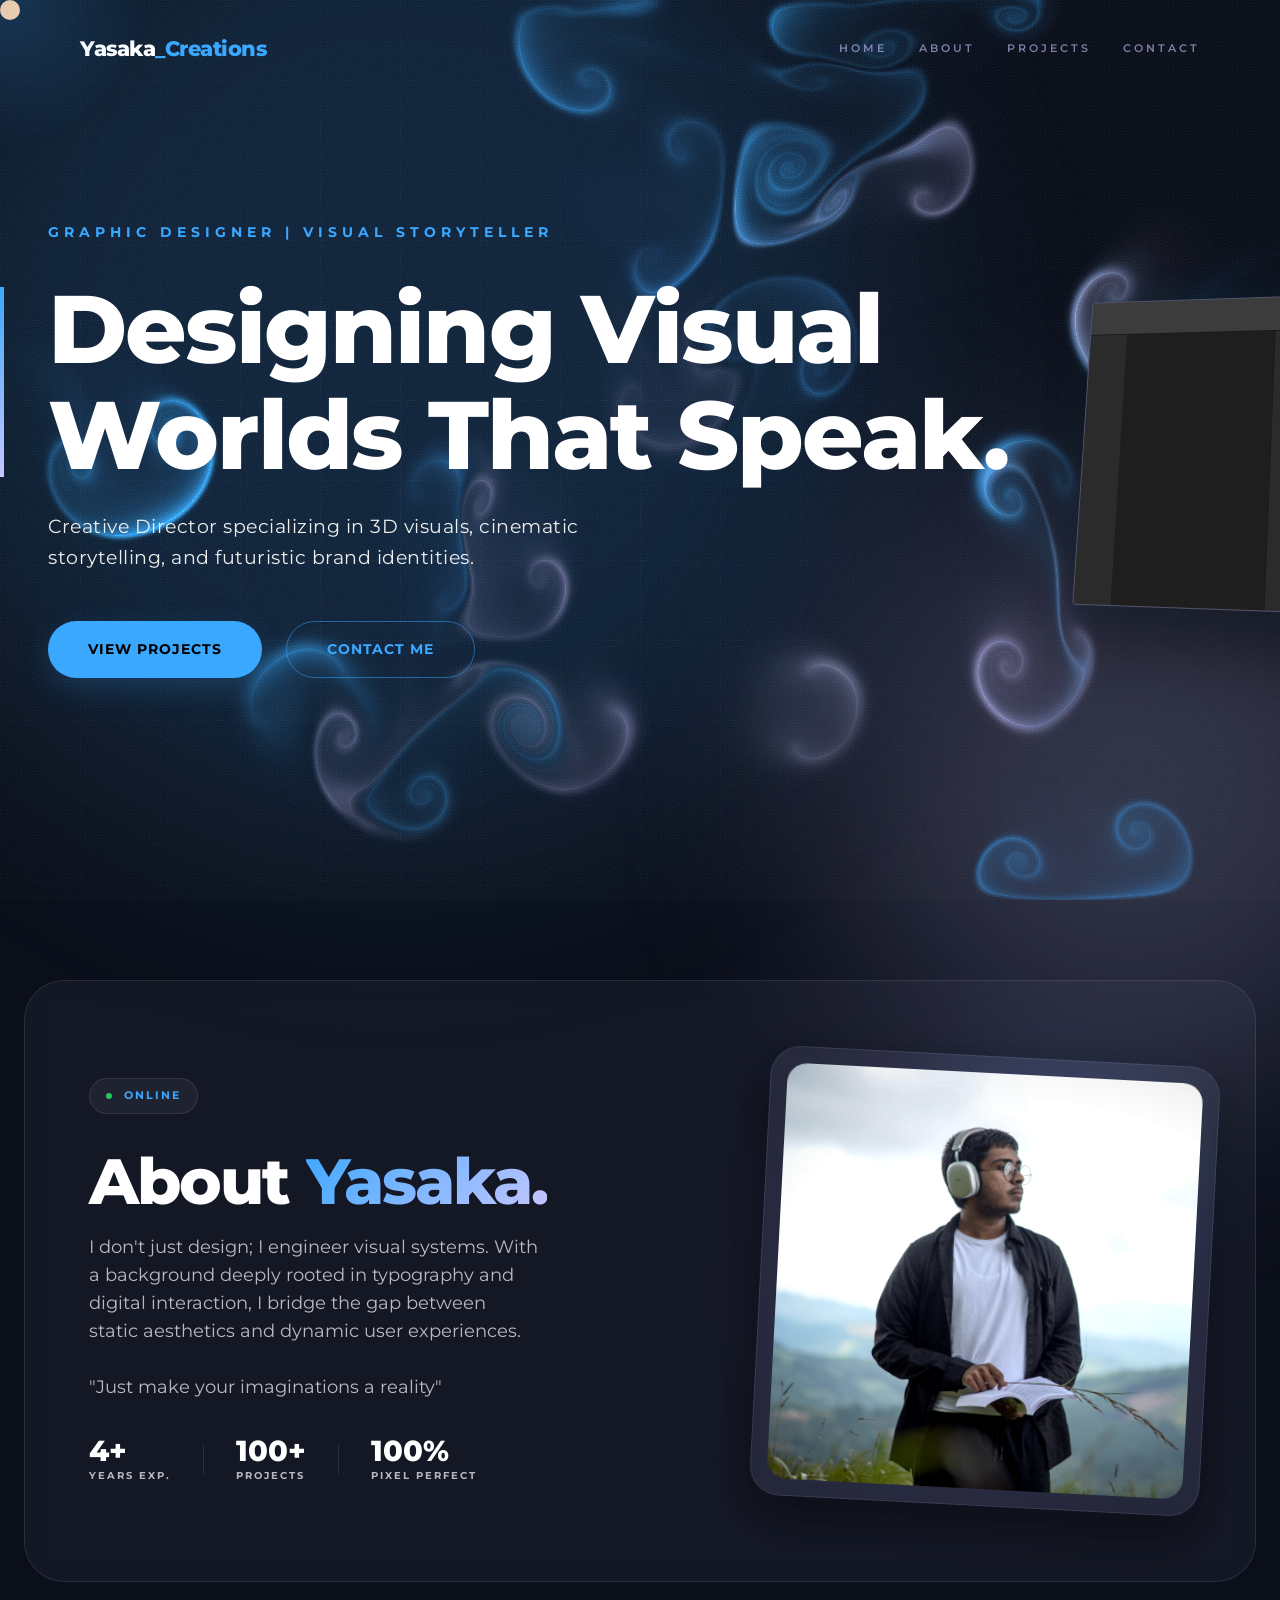
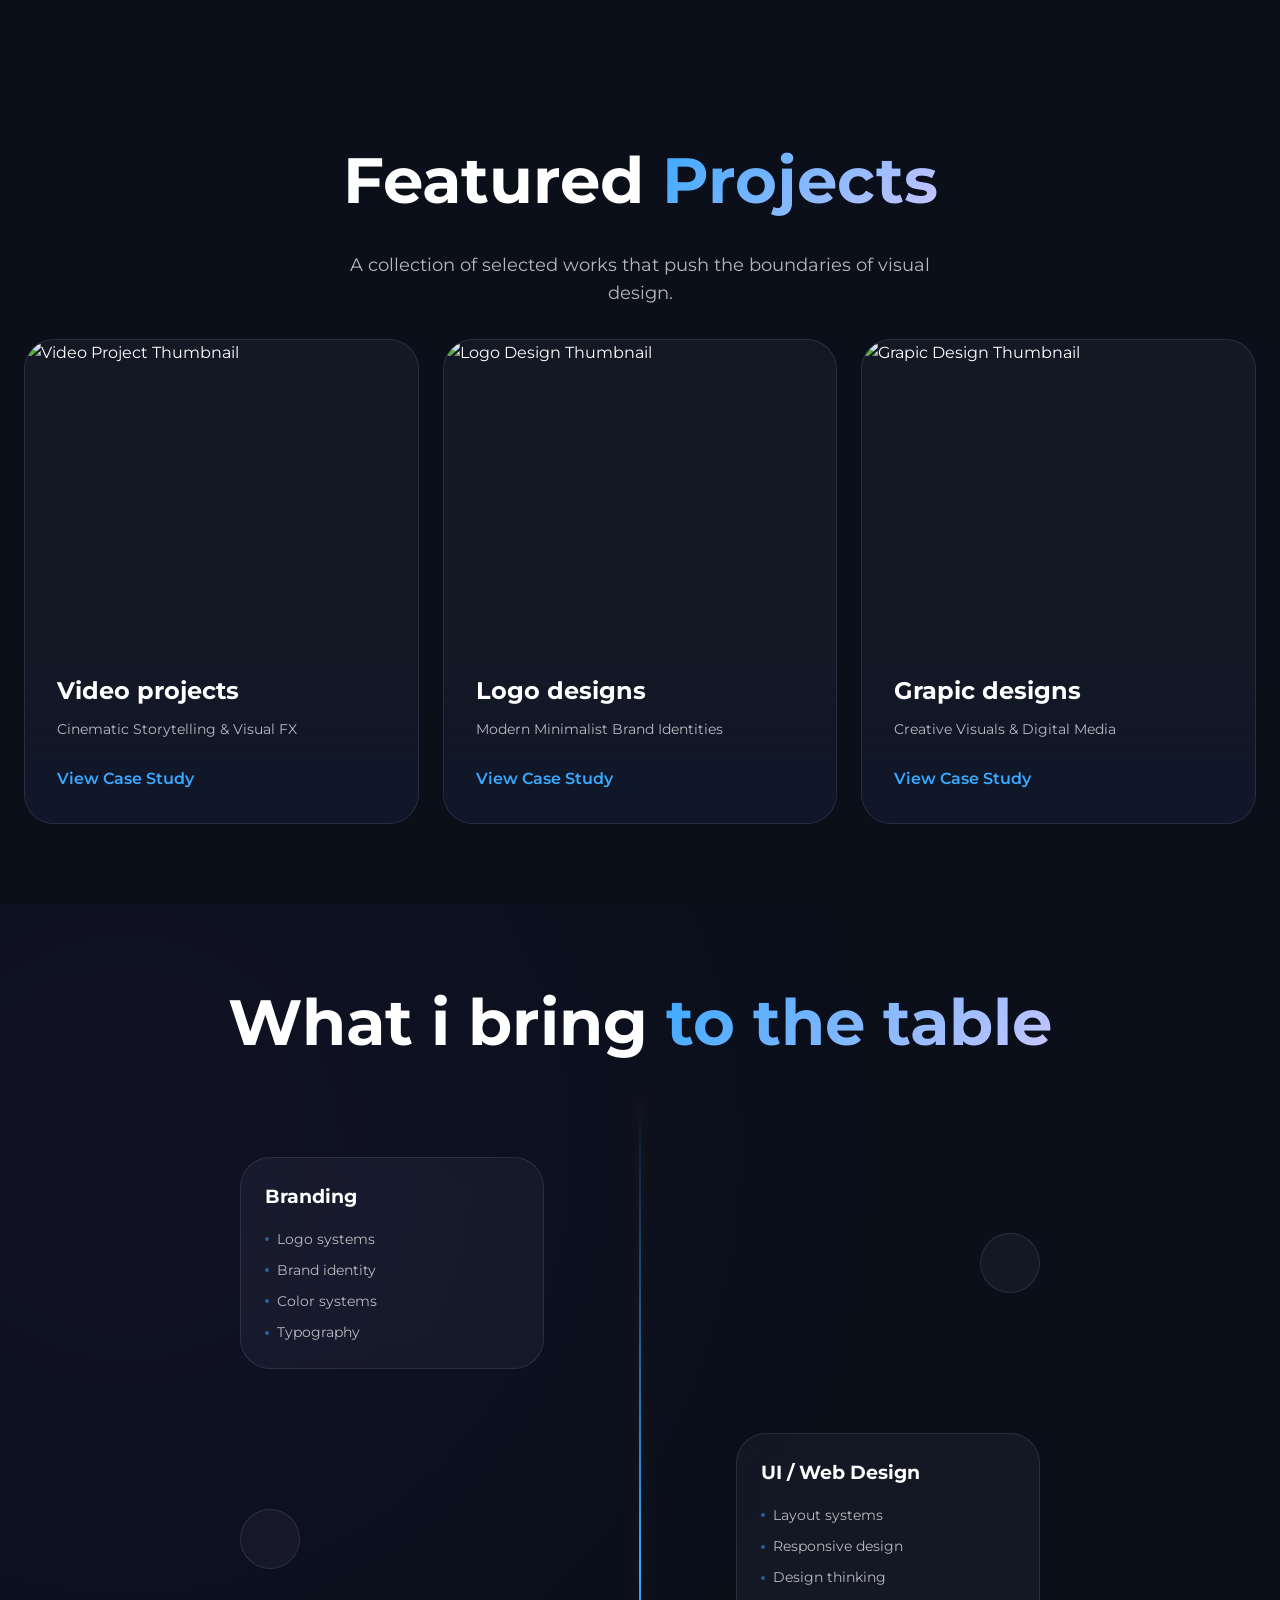
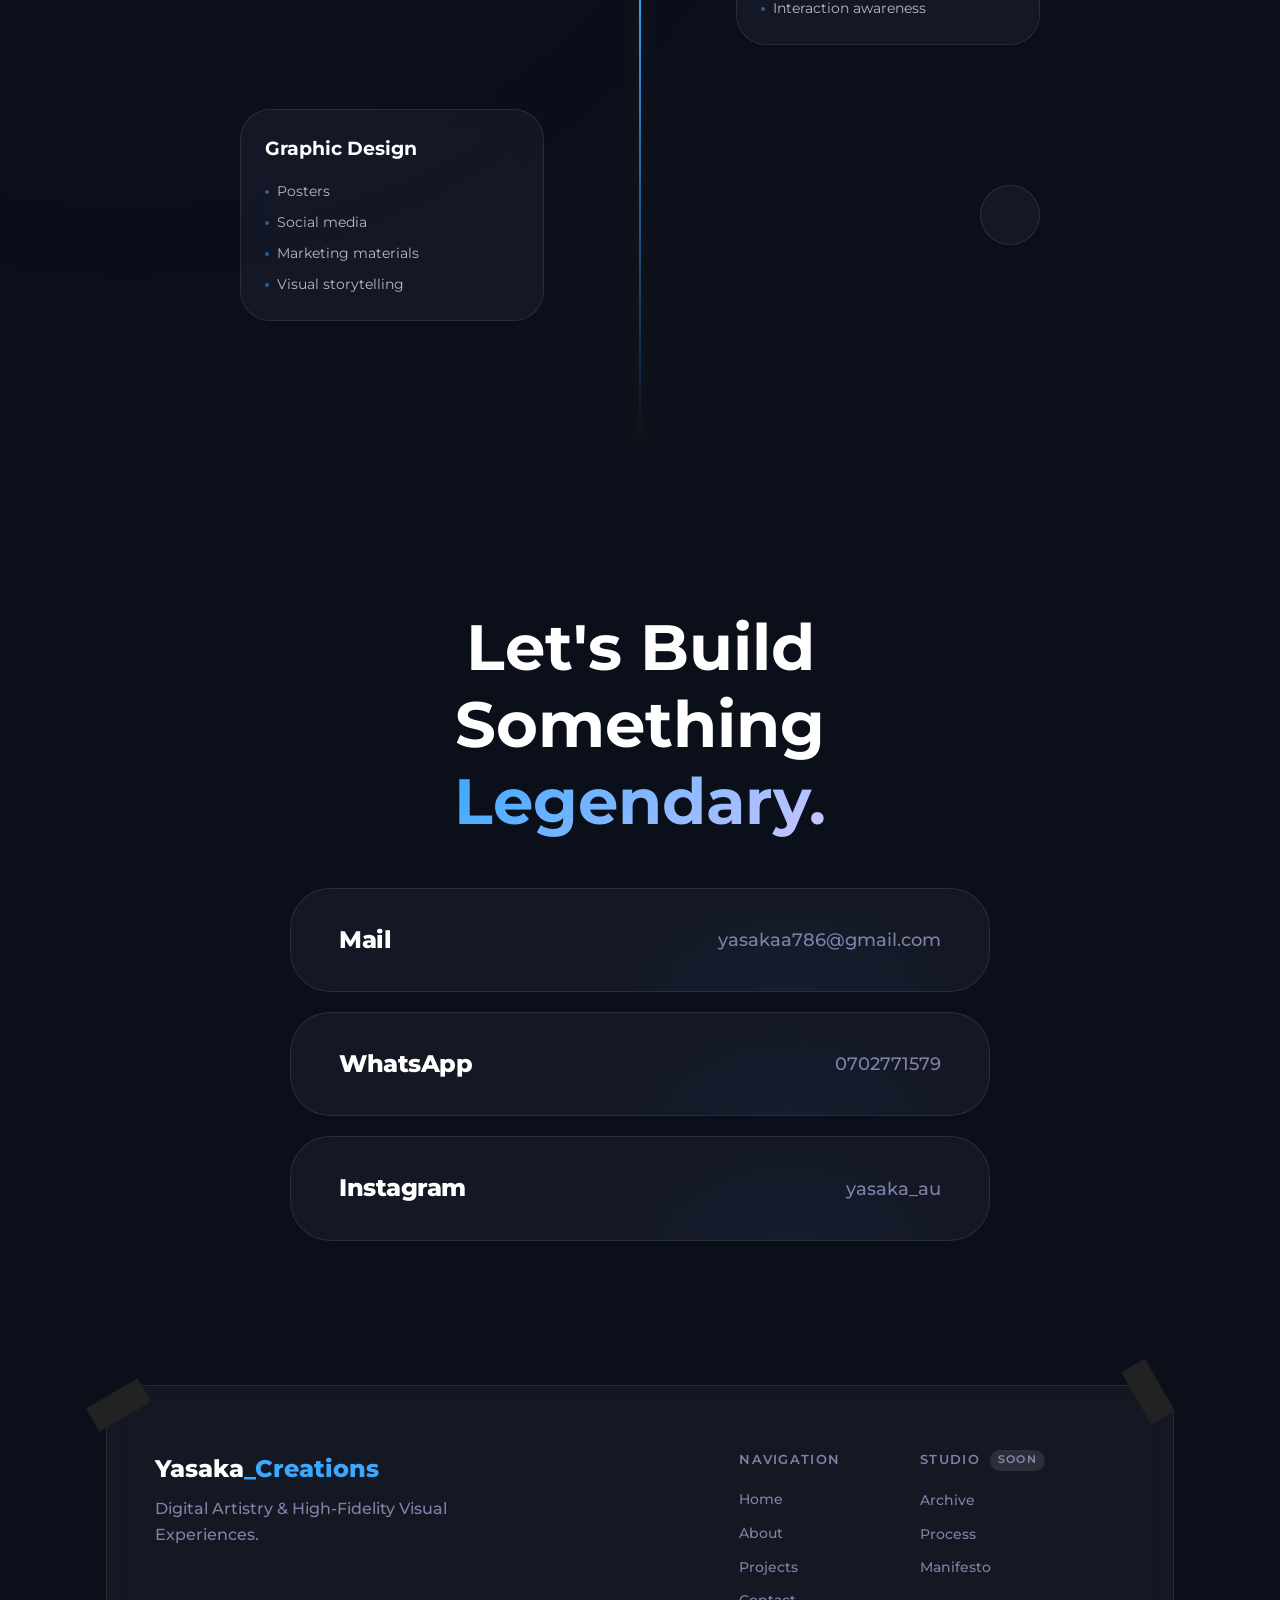
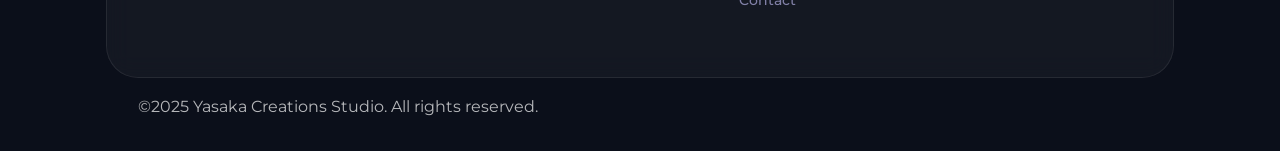
==== commit 45ab21ef: "0.6" ====
--- a/index.html
+++ b/index.html
@@ -249,13 +249,14 @@
                     <div class="project-card reveal-up" data-tilt data-tilt-max="5" data-tilt-speed="400"
                         data-tilt-glare data-tilt-max-glare="0.2">
                         <div class="project-image">
-                            <img src="https://images.unsplash.com/photo-1633356122544-f134324a6cee?auto=format&fit=crop&q=80&w=800"
-                                alt="Project 1">
+                            <img src="https://lh3.googleusercontent.com/u/0/d/1kaLxMT_UD0SOqHZESf2ODJpYHE8SyOBA"
+                                alt="Video Project Thumbnail">
                         </div>
                         <div class="project-info">
                             <h3>Video projects</h3>
                             <p>Cinematic Storytelling & Visual FX</p>
-                            <button class="btn-text">View Case Study <i data-lucide="arrow-right"></i></button>
+                            <a href="projects/video.html" class="btn-text">View Case Study <i
+                                    data-lucide="arrow-right"></i></a>
                         </div>
                     </div>
 
@@ -263,13 +264,14 @@
                     <div class="project-card reveal-up" data-tilt data-tilt-max="5" data-tilt-speed="400"
                         data-tilt-glare data-tilt-max-glare="0.2">
                         <div class="project-image">
-                            <img src="https://images.unsplash.com/photo-1618005182384-a83a8bd57fbe?auto=format&fit=crop&q=80&w=800"
-                                alt="Project 2">
+                            <img src="https://lh3.googleusercontent.com/u/0/d/1YqqJKNd9beKQ41dRERWldwd3v8hmN3gN"
+                                alt="Logo Design Thumbnail">
                         </div>
                         <div class="project-info">
                             <h3>Logo designs</h3>
                             <p>Modern Minimalist Brand Identities</p>
-                            <button class="btn-text">View Case Study <i data-lucide="arrow-right"></i></button>
+                            <a href="projects/logo.html" class="btn-text">View Case Study <i
+                                    data-lucide="arrow-right"></i></a>
                         </div>
                     </div>
 
@@ -277,13 +279,14 @@
                     <div class="project-card reveal-up" data-tilt data-tilt-max="5" data-tilt-speed="400"
                         data-tilt-glare data-tilt-max-glare="0.2">
                         <div class="project-image">
-                            <img src="https://images.unsplash.com/photo-1620641788421-7a1c342ea42e?auto=format&fit=crop&q=80&w=800"
-                                alt="Project 3">
+                            <img src="https://lh3.googleusercontent.com/u/0/d/1VbO4byxIa2NPOrsY4JZfa8HiaylsMuuv"
+                                alt="Grapic Design Thumbnail">
                         </div>
                         <div class="project-info">
                             <h3>Grapic designs</h3>
                             <p>Creative Visuals & Digital Media</p>
-                            <button class="btn-text">View Case Study <i data-lucide="arrow-right"></i></button>
+                            <a href="projects/graphics.html" class="btn-text">View Case Study <i
+                                    data-lucide="arrow-right"></i></a>
                         </div>
                     </div>
                 </div>
--- a/style.css
+++ b/style.css
@@ -1,2040 +1,2172 @@
-/* 
-  Modern Graphic Designer Portfolio
-  Design System & Core Styles
-*/
-
-@import "tailwindcss";
-@import "tw-animate-css";
-
-@import url('https://fonts.googleapis.com/css2?family=Montserrat:wght@300;400;600;800&display=swap');
-
-:root {
-    /* Yasaka Studio Theme - Updated to Refined Design */
-    --bg-dark: #070707;
-    --accent-warm: #ffcc33;
-    /* More vibrant amber/gold */
-    --accent-glow: rgba(255, 204, 51, 0.4);
-    --text-main: #ffffff;
-    --text-muted: rgba(255, 255, 255, 0.5);
-    --glass-bg: rgba(255, 255, 255, 0.03);
-    --glass-border: rgba(255, 255, 255, 0.08);
-
-    --font-main: 'Montserrat', sans-serif;
-    --font-heading: 'Montserrat', sans-serif;
-    --font-body: 'Montserrat', sans-serif;
-
-    /* Legacy compatibility */
-    --primary: var(--accent-warm);
-    --primary-glow: var(--accent-glow);
-    --accent: var(--accent-warm);
-    --bg-deep: var(--bg-dark);
-    --bg-navy: #101010;
-
-    --transition: cubic-bezier(0.165, 0.84, 0.44, 1);
-
-    --text-dim: rgba(255, 255, 255, 0.6);
-    --neon-gradient: linear-gradient(135deg, var(--accent-warm) 0%, #ffffff 100%);
-    --container-max: 1440px;
-    --radius: 30px;
-    /* More rounded as per design */
+/* 
+  Modern Graphic Designer Portfolio
+  Design System & Core Styles
+*/
+
+@import "tailwindcss";
+@import "tw-animate-css";
+
+@import url('https://fonts.googleapis.com/css2?family=Montserrat:wght@300;400;600;800&display=swap');
+
+:root {
+    /* Updated Palette: Deep Midnight Navy, Soft Dark Indigo, Electric Blue, Light Lavender */
+    --bg-dark: #0B0F1A;
+    --bg-navy: #141A2E;
+    --accent-warm: #3AA8FF;
+    /* Electric Blue */
+    --accent-glow: rgba(58, 168, 255, 0.4);
+    --accent-secondary: #C9C6FF;
+    /* Light Lavender */
+    --text-main: #ffffff;
+    --text-muted: rgba(201, 198, 255, 0.6);
+    /* Tinted with Light Lavender */
+    --glass-bg: rgba(201, 198, 255, 0.05);
+    --glass-border: rgba(201, 198, 255, 0.12);
+
+    --font-main: 'Montserrat', sans-serif;
+    --font-heading: 'Montserrat', sans-serif;
+    --font-body: 'Montserrat', sans-serif;
+
+    /* Legacy compatibility */
+    --primary: var(--accent-warm);
+    --primary-glow: var(--accent-glow);
+    --accent: var(--accent-warm);
+    --bg-deep: var(--bg-dark);
+
+    --transition: cubic-bezier(0.165, 0.84, 0.44, 1);
+
+    --text-dim: rgba(255, 255, 255, 0.7);
+    --neon-gradient: linear-gradient(135deg, var(--accent-warm) 0%, var(--accent-secondary) 100%);
+    --container-max: 1440px;
+    --radius: 30px;
+}
+
+/* Lenis Support */
+html.lenis {
+    height: auto;
+}
+
+.lenis.lenis-smooth {
+    scroll-behavior: auto;
+}
+
+.lenis.lenis-smooth [data-lenis-prevent] {
+    overscroll-behavior: contain;
+}
+
+.lenis.lenis-stopped {
+    overflow: hidden;
+}
+
+.lenis.lenis-scrolling iframe {
+    pointer-events: none;
+}
+
+/* Gooey Text Intro */
+#intro-overlay {
+    position: fixed;
+    top: 0;
+    left: 0;
+    width: 100%;
+    height: 100%;
+    background: var(--bg-deep);
+    z-index: 9999;
+    display: flex;
+    align-items: center;
+    justify-content: center;
+    transition: opacity 1s ease, visibility 1s ease;
+}
+
+#intro-overlay.fade-out {
+    opacity: 0;
+    visibility: hidden;
+}
+
+.threshold-svg {
+    position: absolute;
+    width: 0;
+    height: 0;
+}
+
+.gooey-container {
+    filter: url(#threshold);
+    display: flex;
+    align-items: center;
+    justify-content: center;
+    position: relative;
+    width: 100%;
+    height: 200px;
+}
+
+.gooey-text {
+    position: absolute;
+    display: inline-block;
+    user-select: none;
+    text-align: center;
+    font-size: clamp(3rem, 10vw, 6rem);
+    font-weight: 800;
+    font-family: var(--font-heading);
+    color: var(--text-main);
+    opacity: 0;
+}
+
+#fluid-canvas {
+    position: fixed;
+    top: 0;
+    left: 0;
+    width: 100vw;
+    height: 100vh;
+    z-index: -1;
+    pointer-events: none;
+}
+
+/* Ensure background elements are behind the canvas or transparent */
+.animated-bg {
+    position: fixed;
+    top: 0;
+    left: 0;
+    width: 100%;
+    height: 100%;
+    z-index: -2;
+    background: var(--bg-deep);
+}
+
+.bg-sphere {
+    position: absolute;
+    width: 800px;
+    height: 800px;
+    border-radius: 50%;
+    filter: blur(120px);
+    opacity: 0.1;
+}
+
+#sphere-1 {
+    background: var(--accent-warm);
+    top: -20%;
+    left: -10%;
+    opacity: 0.15;
+    width: 1000px;
+    height: 1000px;
+}
+
+#sphere-2 {
+    background: var(--accent-secondary);
+    bottom: -10%;
+    right: -5%;
+    opacity: 0.2;
+    /* Stronger glow on the right */
+    width: 600px;
+    height: 600px;
+}
+
+.intro-active {
+    overflow: hidden;
+}
+
+/* Base Styles */
+* {
+    margin: 0;
+    padding: 0;
+    box-sizing: border-box;
+}
+
+html.lenis {
+    height: auto;
+}
+
+body {
+    background-color: var(--bg-deep);
+    color: var(--text-main);
+    font-family: var(--font-body);
+    line-height: 1.6;
+    overflow-x: hidden;
+    -webkit-font-smoothing: antialiased;
+    cursor: none !important;
+}
+
+/* Hide cursor on all interactables */
+a,
+button,
+input,
+textarea,
+.theme-toggle,
+.project-card,
+.magnetic {
+    cursor: none !important;
+}
+
+h1,
+h2,
+h3,
+h4 {
+    font-family: var(--font-heading);
+}
+
+a {
+    text-decoration: none;
+    color: inherit;
+}
+
+ul {
+    list-style: none;
+}
+
+.container {
+    max-width: var(--container-max);
+    margin: 0 auto;
+    padding: 0 1.5rem;
+}
+
+@media (max-width: 768px) {
+    .container {
+        padding: 0 1.5rem;
+    }
+}
+
+/* Glassmorphism */
+.glass {
+    background: var(--glass-bg);
+    backdrop-filter: blur(12px);
+    -webkit-backdrop-filter: blur(12px);
+    border: 1px solid var(--glass-border);
+    border-radius: var(--radius);
+}
+
+/* Animations & Transitions */
+.fade-up {
+    opacity: 0;
+    transform: translateY(30px);
+}
+
+/* Components */
+.btn {
+    display: inline-flex;
+    align-items: center;
+    padding: 1rem 2.5rem;
+    border-radius: 100px;
+    font-weight: 700;
+    cursor: pointer;
+    transition: all 0.4s var(--transition);
+    border: none;
+    font-size: 0.9rem;
+    position: relative;
+    overflow: hidden;
+    letter-spacing: 1px;
+    text-transform: uppercase;
+}
+
+.btn-primary {
+    background: var(--accent-warm);
+    color: #fff;
+    box-shadow: 0 10px 30px rgba(58, 168, 255, 0.2);
+}
+
+.btn-outline {
+    background: transparent;
+    border: 1px solid rgba(58, 168, 255, 0.5);
+    color: var(--accent-warm);
+}
+
+.btn:hover {
+    transform: translateY(-5px);
+    box-shadow: 0 15px 40px rgba(58, 168, 255, 0.3);
+}
+
+.btn-primary:hover {
+    background: #fff;
+    color: #000;
+    box-shadow: 0 15px 40px rgba(255, 255, 255, 0.2);
+}
+
+.btn-outline:hover {
+    border-color: var(--accent-warm);
+    background: rgba(58, 168, 255, 0.05);
+}
+
+.main-header {
+    display: flex;
+    justify-content: space-between;
+    align-items: center;
+    padding: 2rem 5rem;
+    z-index: 1000;
+    position: fixed;
+    top: 0;
+    left: 0;
+    width: 100%;
+    transition: all 0.4s ease;
+}
+
+.main-header.scrolled {
+    background: rgba(11, 15, 26, 0.95);
+    backdrop-filter: blur(20px);
+    -webkit-backdrop-filter: blur(20px);
+    border-bottom: 1px solid rgba(58, 168, 255, 0.1);
+    padding: 1rem 5rem;
+}
+
+.logo {
+    font-family: var(--font-heading);
+    font-size: 1.3rem;
+    font-weight: 800;
+    color: var(--text-main);
+    letter-spacing: -0.5px;
+}
+
+.logo span {
+    color: var(--accent-warm);
+}
+
+.nav-links {
+    display: flex;
+    gap: 2rem;
+}
+
+
+
+.nav-item {
+    font-family: var(--font-main);
+    color: var(--text-muted);
+    text-decoration: none;
+    font-size: 0.7rem;
+    text-transform: uppercase;
+    letter-spacing: 3px;
+    font-weight: 600;
+    transition: all 0.4s ease;
+}
+
+.nav-item:hover {
+    color: var(--accent-warm);
+}
+
+/* Hero Section */
+.hero {
+    position: relative;
+    min-height: 100vh;
+    display: flex;
+    align-items: center;
+    padding: 0 3rem;
+    overflow: hidden;
+    z-index: 2;
+}
+
+.hero-container {
+    width: 100%;
+    max-width: var(--container-max);
+    margin: 0 auto;
+    display: grid;
+    grid-template-columns: 1.2fr 1fr;
+    align-items: center;
+    gap: 4rem;
+}
+
+.background-grid {
+    position: absolute;
+    top: 0;
+    left: 0;
+    width: 100%;
+    height: 100%;
+    background-image:
+        linear-gradient(rgba(201, 198, 255, 0.03) 1px, transparent 1px),
+        linear-gradient(90deg, rgba(201, 198, 255, 0.03) 1px, transparent 1px);
+    background-size: 80px 80px;
+    z-index: -1;
+    mask-image: radial-gradient(circle at 30% 50%, black, transparent 80%);
+    -webkit-mask-image: radial-gradient(circle at 30% 50%, black, transparent 80%);
+}
+
+.hero-content {
+    display: flex;
+    flex-direction: column;
+    align-items: flex-start;
+    /* Left align items */
+    gap: 1.5rem;
+    max-width: 1100px;
+    position: relative;
+}
+
+.role-wrapper {
+    font-size: 0.85rem;
+    color: var(--accent-warm);
+    font-weight: 700;
+    letter-spacing: 5px;
+    text-transform: uppercase;
+    margin-bottom: 0.5rem;
+}
+
+h1 {
+    font-size: 6rem;
+    line-height: 1.1;
+    font-weight: 800;
+    letter-spacing: -2px;
+    margin-left: 0;
+    text-align: left;
+    /* Left align text */
+    position: relative;
+    white-space: nowrap;
+    display: inline-block;
+}
+
+h1::before {
+    content: '';
+    position: absolute;
+    left: -3rem;
+    top: 5%;
+    height: 90%;
+    width: 4px;
+    background: var(--neon-gradient);
+}
+
+@media (max-width: 768px) {
+    h1 {
+        font-size: 2.8rem;
+        padding-left: 1rem;
+        white-space: normal;
+        /* Allow wrap on mobile */
+    }
+
+    h1::before {
+        left: -1rem;
+    }
+}
+
+.tagline {
+    color: #eee;
+    font-size: 1.2rem;
+    line-height: 1.6;
+    letter-spacing: 0.5px;
+    max-width: 650px;
+    font-weight: 400;
+}
+
+.cta-group {
+    display: flex;
+    gap: 1.5rem;
+    margin-top: 1.5rem;
+    justify-content: flex-start;
+    flex-wrap: wrap;
+}
+
+@media (max-width: 768px) {
+    .hero-container {
+        grid-template-columns: 1fr;
+        gap: 3rem;
+        padding-top: 6rem;
+    }
+
+    .hero-content {
+        align-items: center;
+        text-align: center;
+    }
+
+    .tagline {
+        margin: 0 auto;
+    }
+
+    .cta-group {
+        justify-content: center;
+        gap: 1rem;
+    }
+
+    .hero-visual {
+        justify-content: center;
+        margin-top: 2rem;
+    }
+}
+
+.btn-primary {
+    background-color: var(--accent-warm);
+    color: #000;
+}
+
+.btn-primary:hover {
+    background-color: #fff;
+    transform: translateY(-5px);
+    box-shadow: 0 20px 40px rgba(0, 0, 0, 0.4);
+}
+
+.btn-secondary {
+    background-color: transparent;
+    color: var(--text-main);
+    border: 1px solid rgba(255, 255, 255, 0.1);
+    border-radius: 0;
+}
+
+.btn-secondary:hover {
+    border-color: var(--accent-warm);
+    background: rgba(212, 175, 55, 0.05);
+}
+
+/* Layers Panel (Hero Visual) */
+.hero-visual {
+    display: flex;
+    justify-content: flex-end;
+    perspective: 1200px;
+}
+
+.ps-panel {
+    background: #2b2b2b;
+    width: 320px;
+    border-radius: 4px;
+    box-shadow: 0 30px 80px rgba(0, 0, 0, 0.5),
+        0 0 50px rgba(58, 168, 255, 0.1);
+    transform: rotateY(-15deg) rotateX(10deg);
+    overflow: hidden;
+    border: 1px solid #3e3e3e;
+    animation: float 10s infinite ease-in-out;
+    transition: all 0.5s ease;
+}
+
+.ps-panel.ai-theme {
+    --software-accent: var(--accent-secondary);
+    border-color: rgba(201, 198, 255, 0.3);
+}
+
+.ps-panel.pr-theme {
+    --software-accent: #B0AFFF;
+    border-color: rgba(176, 175, 255, 0.3);
+}
+
+.ps-panel.vs-theme {
+    --software-accent: #2D5BFF;
+    border-color: rgba(45, 91, 255, 0.3);
+}
+
+.ps-panel.ps-theme {
+    --software-accent: var(--accent-warm);
+}
+
+:root {
+    --software-accent: var(--accent-warm);
+}
+
+.ps-top-bar {
+    background: #3c3c3c;
+    border-bottom: 1px solid #1a1a1a;
+}
+
+.ps-header {
+    padding: 8px 12px;
+    font-size: 11px;
+    color: #bbb;
+    display: flex;
+    justify-content: space-between;
+}
+
+.ps-body {
+    display: flex;
+    height: 280px;
+}
+
+.ps-toolbar {
+    width: 40px;
+    background: #333;
+    border-right: 1px solid #1a1a1a;
+    display: flex;
+    flex-direction: column;
+    align-items: center;
+    padding: 10px 0;
+    gap: 15px;
+}
+
+.tool-icon {
+    color: #888;
+    transition: all 0.3s ease;
+}
+
+.tool-icon i {
+    width: 14px;
+    height: 14px;
+}
+
+.tool-icon.active {
+    color: var(--software-accent);
+}
+
+.ps-workspace {
+    flex: 1;
+    background: #1e1e1e;
+    position: relative;
+    overflow: hidden;
+}
+
+.workspace-content {
+    width: 100%;
+    height: 100%;
+}
+
+.canvas-view {
+    width: 100%;
+    height: 100%;
+    display: flex;
+    align-items: center;
+    justify-content: center;
+    transition: opacity 0.5s ease;
+}
+
+.canvas-mask {
+    width: 60%;
+    height: 60%;
+    background: #2a2a2a;
+    border: 1px solid #444;
+}
+
+.timeline-view {
+    padding: 15px;
+    display: flex;
+    flex-direction: column;
+    gap: 8px;
+    height: 100%;
+    justify-content: flex-end;
+    transition: opacity 0.5s ease;
+}
+
+.timeline-track {
+    height: 12px;
+    background: #2a2a2a;
+    border-radius: 2px;
+    position: relative;
+    overflow: hidden;
+}
+
+.timeline-track::after {
+    content: '';
+    position: absolute;
+    left: 10%;
+    width: 40%;
+    height: 100%;
+    background: var(--software-accent);
+    opacity: 0.3;
+}
+
+.timeline-playhead {
+    position: absolute;
+    top: 0;
+    left: 30%;
+    width: 1px;
+    height: 100%;
+    background: #ff0000;
+}
+
+.editor-view {
+    padding: 15px;
+    font-family: 'Courier New', Courier, monospace;
+    transition: opacity 0.5s ease;
+}
+
+.code-line {
+    display: flex;
+    gap: 10px;
+    margin-bottom: 4px;
+}
+
+.code-line span {
+    color: #555;
+    font-size: 9px;
+    min-width: 10px;
+}
+
+.code-text {
+    height: 8px;
+    border-radius: 1px;
+    margin-top: 2px;
+}
+
+.code-text.c1 {
+    width: 60%;
+    background: #007acc;
+    opacity: 0.4;
+}
+
+.code-text.c2 {
+    width: 40%;
+    background: #ea77ff;
+    opacity: 0.4;
+}
+
+.ps-sidebar {
+    width: 120px;
+    background: #2b2b2b;
+    border-left: 1px solid #1a1a1a;
+}
+
+.ps-tabs {
+    background: #333;
+    display: flex;
+    padding: 0 10px;
+    border-bottom: 1px solid #1a1a1a;
+}
+
+.ps-tab {
+    padding: 8px 12px;
+    font-size: 9px;
+    color: #eee;
+    border-bottom: 2px solid var(--software-accent);
+    transition: border-color 0.5s ease;
+}
+
+.ps-layers-list {
+    background: #2b2b2b;
+    padding: 10px 0;
+}
+
+.layer-item {
+    height: 32px;
+    display: flex;
+    align-items: center;
+    padding: 0 10px;
+    border-bottom: 1px solid #333;
+    gap: 8px;
+}
+
+.layer-item.active {
+    background: #444;
+}
+
+.layer-vis i {
+    width: 10px;
+    height: 10px;
+    color: #888;
+}
+
+.layer-name {
+    font-size: 9px;
+    color: #ccc;
+    flex: 1;
+}
+
+.hidden {
+    display: none !important;
+}
+
+@keyframes float {
+
+    0%,
+    100% {
+        transform: translateY(0) rotateY(-15deg) rotateX(10deg);
+    }
+
+    50% {
+        transform: translateY(-15px) rotateY(-12deg) rotateX(8deg);
+    }
+}
+
+.ps-header-dots {
+    display: flex;
+    gap: 4px;
+}
+
+.ps-header-dots span {
+    width: 6px;
+    height: 6px;
+    border-radius: 50%;
+    background: #555;
+}
+
+.layer-vis i {
+    width: 12px;
+    height: 12px;
+    color: #888;
+}
+
+.layer-thumb.main-img {
+    background: var(--neon-gradient);
+}
+
+.layer-thumb.bg-img {
+    background: #111;
+}
+
+.hero-label {
+    color: var(--primary);
+    font-weight: 600;
+    letter-spacing: 4px;
+    font-size: 0.8rem;
+    margin-bottom: 1.5rem;
+    text-transform: uppercase;
+}
+
+.hero-headline {
+    font-size: clamp(3rem, 8vw, 6rem);
+    font-weight: 800;
+    line-height: 1.1;
+    margin-bottom: 2rem;
+    letter-spacing: -2px;
+}
+
+.hero-subtext {
+    font-size: 1.25rem;
+    color: var(--text-dim);
+    max-width: 600px;
+    margin: 0 auto 2rem;
+}
+
+.hero-actions {
+    display: flex;
+    gap: 1.5rem;
+    justify-content: center;
+}
+
+.scroll-indicator {
+    position: absolute;
+    bottom: 3rem;
+    left: 5rem;
+    display: flex;
+    align-items: center;
+    gap: 1.5rem;
+    opacity: 0.6;
+}
+
+.scroll-text {
+    font-size: 0.7rem;
+    text-transform: uppercase;
+    letter-spacing: 2px;
+    font-weight: 600;
+}
+
+.mouse {
+    width: 20px;
+    height: 32px;
+    border: 1.5px solid var(--text-main);
+    border-radius: 20px;
+    position: relative;
+}
+
+.mouse::after {
+    content: '';
+    position: absolute;
+    top: 6px;
+    left: 50%;
+    transform: translateX(-50%);
+    width: 2px;
+    height: 5px;
+    background: var(--accent-warm);
+    border-radius: 2px;
+    animation: mouseScroll 2s infinite;
+}
+
+@keyframes mouseScroll {
+    0% {
+        transform: translate(-50%, 0);
+        opacity: 1;
+    }
+
+    100% {
+        transform: translate(-50%, 12px);
+        opacity: 0;
+    }
+}
+
+.vh-center {
+    display: flex;
+    flex-direction: column;
+    justify-content: center;
+    align-items: center;
+}
+
+.text-center {
+    text-align: center;
+}
+
+/* Scroll Indicator */
+.scroll-indicator {
+    position: absolute;
+    bottom: 2rem;
+    left: 50%;
+    transform: translateX(-50%);
+}
+
+.mouse {
+    width: 25px;
+    height: 45px;
+    border: 2px solid var(--text-dim);
+    border-radius: 20px;
+    position: relative;
+}
+
+.mouse::before {
+    content: '';
+    position: absolute;
+    top: 8px;
+    left: 50%;
+    transform: translateX(-50%);
+    width: 4px;
+    height: 8px;
+    background: var(--primary);
+    border-radius: 2px;
+    animation: scrollAnim 2s infinite;
+}
+
+@keyframes scrollAnim {
+    0% {
+        transform: translate(-50%, 0);
+        opacity: 1;
+    }
+
+    100% {
+        transform: translate(-50%, 20px);
+        opacity: 0;
+    }
+}
+
+/* Section Utilities */
+.section-padding {
+    padding: 5rem 0;
+}
+
+.section-title {
+    font-size: clamp(2.5rem, 5vw, 4rem);
+    line-height: 1.2;
+    margin-bottom: 2rem;
+}
+
+.section-desc {
+    font-size: 1.1rem;
+    color: var(--text-dim);
+    max-width: 600px;
+    margin: 0 auto 2rem;
+    text-align: center;
+}
+
+.grid-2 {
+    display: grid;
+    grid-template-columns: 1fr 1fr;
+    gap: 4rem;
+    align-items: center;
+}
+
+.text-gradient {
+    background: var(--neon-gradient);
+    -webkit-background-clip: text;
+    background-clip: text;
+    -webkit-text-fill-color: transparent;
+}
+
+/* Visual Storytelling Section */
+.storytelling-section {
+    position: relative;
+    z-index: 10;
+}
+
+.story-card {
+    position: relative;
+    padding: 0 !important;
+    overflow: hidden;
+    border-radius: 40px;
+}
+
+.card-glow {
+    position: absolute;
+    top: 0;
+    right: 0;
+    width: 400px;
+    height: 400px;
+    background: radial-gradient(circle, var(--primary-glow) 0%, transparent 70%);
+    opacity: 0.2;
+    pointer-events: none;
+}
+
+.story-layout {
+    display: flex;
+    flex-wrap: wrap;
+    min-height: 600px;
+    /* Increased from 500px to ensure footer fits */
+}
+
+.story-content {
+    flex: 1.1;
+    /* Reduced from 1.2 to give more room to visual */
+    padding: 4rem 2rem 4rem 4rem;
+    /* Reduced right padding */
+    display: flex;
+    flex-direction: column;
+    justify-content: center;
+    position: relative;
+    z-index: 2;
+}
+
+.story-visual {
+    flex: 1;
+    display: flex;
+    align-items: center;
+    justify-content: center;
+    background: radial-gradient(circle at center, rgba(127, 90, 240, 0.05) 0%, transparent 70%);
+    min-height: 400px;
+}
+
+.story-label {
+    display: inline-flex;
+    align-items: center;
+    gap: 0.75rem;
+    padding: 0.5rem 1rem;
+    background: rgba(255, 255, 255, 0.05);
+    border: 1px solid var(--glass-border);
+    border-radius: 50px;
+    font-size: 0.7rem;
+    font-weight: 700;
+    text-transform: uppercase;
+    letter-spacing: 2px;
+    color: var(--primary);
+    margin-bottom: 2rem;
+    width: fit-content;
+}
+
+.pulse-dot {
+    width: 6px;
+    height: 6px;
+    background: var(--primary);
+    border-radius: 50%;
+    animation: pulse 2s infinite;
+}
+
+.pulse-dot.green {
+    background: #22c55e;
+}
+
+@keyframes pulse {
+    0% {
+        transform: scale(0.8);
+        opacity: 0.5;
+    }
+
+    50% {
+        transform: scale(1.2);
+        opacity: 1;
+    }
+
+    100% {
+        transform: scale(0.8);
+        opacity: 0.5;
+    }
+}
+
+.story-title {
+    font-size: clamp(2.5rem, 5vw, 4.5rem);
+    font-weight: 800;
+    line-height: 1.1;
+    margin-bottom: 1rem;
+    letter-spacing: -2px;
+}
+
+.story-desc {
+    font-size: 1.1rem;
+    color: var(--text-dim);
+    max-width: 450px;
+    margin-bottom: 2rem;
+    line-height: 1.6;
+}
+
+.profile-meta {
+    display: flex;
+    align-items: center;
+    gap: 2rem;
+}
+
+.profile-img {
+    width: 80px;
+    height: 80px;
+    border-radius: 20px;
+    overflow: hidden;
+    border: 2px solid var(--glass-border);
+    box-shadow: 0 10px 30px rgba(0, 0, 0, 0.3);
+}
+
+.profile-img img {
+    width: 100%;
+    height: 100%;
+    object-fit: cover;
+    filter: grayscale(0.2);
+    transition: filter 0.3s ease;
+}
+
+.profile-img:hover img {
+    filter: grayscale(0);
+}
+
+.stats-row {
+    display: flex;
+    align-items: center;
+    gap: 2rem;
+    /* Increased gap */
+    flex-wrap: nowrap;
+    /* Prevent wrapping which might hide items */
+}
+
+.stat-item {
+    display: flex;
+    flex-direction: column;
+    min-width: fit-content;
+}
+
+.stat-val {
+    font-family: var(--font-heading);
+    font-size: 1.8rem;
+    font-weight: 800;
+    color: var(--text-main);
+    line-height: 1.2;
+}
+
+.stat-lbl {
+    font-size: 0.6rem;
+    text-transform: uppercase;
+    letter-spacing: 2px;
+    color: var(--text-dim);
+    font-weight: 700;
+}
+
+.stat-divider {
+    width: 1px;
+    height: 30px;
+    background: var(--glass-border);
+}
+
+.image-showcase {
+    width: 100%;
+    max-width: 450px;
+    aspect-ratio: 1;
+    /* Keeping it square for a premium feel */
+    border-radius: 30px;
+    overflow: hidden;
+    padding: 1rem;
+    position: relative;
+    box-shadow: 0 20px 50px rgba(0, 0, 0, 0.4);
+    transform: rotate(3deg);
+    transition: all 0.6s var(--transition);
+}
+
+.image-showcase:hover {
+    transform: rotate(0) scale(1.02);
+}
+
+.main-portrait {
+    width: 100%;
+    height: 100%;
+    object-fit: cover;
+    border-radius: 20px;
+    filter: grayscale(0.2) contrast(1.1);
+    transition: filter 0.5s ease;
+}
+
+.image-showcase:hover .main-portrait {
+    filter: grayscale(0);
+}
+
+@media (max-width: 1024px) {
+    .story-content {
+        padding: 3rem;
+    }
+}
+
+@media (max-width: 768px) {
+    .story-layout {
+        flex-direction: column;
+    }
+
+    .story-content {
+        padding: 3.5rem 1.25rem;
+        text-align: center;
+        align-items: center;
+    }
+
+    .story-title {
+        font-size: 2.2rem;
+        margin-bottom: 1.5rem;
+    }
+
+    .story-desc {
+        max-width: 100%;
+        margin-bottom: 1.5rem;
+        font-size: 0.95rem;
+    }
+
+    .profile-meta {
+        flex-direction: row;
+        width: 100%;
+        justify-content: center;
+        gap: 1.5rem;
+        margin-bottom: 2.5rem;
+    }
+
+    .stats-row {
+        gap: 0.75rem;
+        width: 100%;
+        justify-content: center;
+    }
+
+    .stat-item {
+        align-items: center;
+    }
+
+    .stat-val {
+        font-size: 1.2rem;
+    }
+
+    .stat-lbl {
+        font-size: 0.4rem;
+        white-space: normal;
+        max-width: 60px;
+    }
+
+    .stat-divider {
+        height: 15px;
+    }
+
+    .story-visual {
+        min-height: auto;
+        padding-bottom: 2rem;
+    }
+
+    .image-showcase {
+        transform: rotate(0);
+        max-width: 280px;
+        margin: 0 auto;
+    }
+}
+
+/* Projects Section */
+.projects-grid {
+    display: grid;
+    grid-template-columns: repeat(auto-fit, minmax(280px, 1fr));
+    gap: 1.5rem;
+}
+
+@media (max-width: 480px) {
+    .projects-grid {
+        grid-template-columns: 1fr;
+    }
+}
+
+.project-card {
+    position: relative;
+    background: var(--glass-bg);
+    border: 1px solid var(--glass-border);
+    border-radius: var(--radius);
+    overflow: hidden;
+    cursor: pointer;
+    transform-style: preserve-3d;
+}
+
+.project-image {
+    height: 300px;
+    overflow: hidden;
+}
+
+.project-image img {
+    width: 100%;
+    height: 100%;
+    object-fit: cover;
+    transition: transform 0.8s var(--transition);
+}
+
+.project-info {
+    padding: 2rem;
+    background: linear-gradient(to top, rgba(15, 23, 42, 0.9), transparent);
+    width: 100%;
+}
+
+.project-info h3 {
+    font-size: 1.5rem;
+    margin-bottom: 0.5rem;
+    transform: translateZ(20px);
+}
+
+.project-info p {
+    color: var(--text-dim);
+    font-size: 0.9rem;
+    margin-bottom: 1.5rem;
+    transform: translateZ(15px);
+}
+
+.btn-text {
+    background: none;
+    border: none;
+    color: var(--primary);
+    font-weight: 600;
+    display: flex;
+    align-items: center;
+    gap: 0.5rem;
+    cursor: pointer;
+    padding: 0;
+    transform: translateZ(30px);
+}
+
+.project-card:hover .project-image img {
+    transform: scale(1.1);
+}
+
+/* Animations Trigger Classes */
+.reveal-up,
+.reveal-left,
+.reveal-right {
+    opacity: 0;
+}
+
+/* Responsiveness */
+@media (max-width: 968px) {
+    .grid-2 {
+        grid-template-columns: 1fr;
+        gap: 3rem;
+    }
+}
+
+@media (max-width: 768px) {
+    .hero {
+        padding: 0 1.5rem;
+    }
+
+    .hero-headline {
+        font-size: 2.8rem;
+    }
+
+    .section-padding {
+        padding: 5rem 0;
+    }
+
+    .section-title {
+        font-size: 2.2rem;
+        margin-bottom: 3rem;
+    }
+
+    .ps-panel {
+        width: min(320px, 100%);
+        transform: rotateY(0) rotateX(0);
+        margin: 0 auto;
+    }
+
+    .btn {
+        padding: 0.8rem 2rem;
+        font-size: 0.8rem;
+    }
+}
+
+/* Custom Cursor */
+.custom-cursor {
+    width: 20px;
+    height: 20px;
+    background: var(--text-main);
+    border-radius: 50%;
+    position: fixed;
+    top: 0;
+    left: 0;
+    pointer-events: none;
+    mix-blend-mode: difference;
+    z-index: 9999;
+    transition: transform 0.1s ease, width 0.3s ease, height 0.3s ease, background 0.3s ease;
+}
+
+.custom-cursor.active {
+    transform: translate(-50%, -50%) scale(2.5);
+    background: var(--primary);
+    mix-blend-mode: normal;
+}
+
+.cursor-glow {
+    width: 300px;
+    height: 300px;
+    background: radial-gradient(circle, var(--primary-glow) 0%, transparent 70%);
+    position: fixed;
+    top: 0;
+    left: 0;
+    pointer-events: none;
+    z-index: 9998;
+    transform: translate(-50%, -50%);
+    opacity: 0.5;
+}
+
+@media (max-width: 1024px) {
+
+    .custom-cursor,
+    .cursor-glow {
+        display: none !important;
+    }
+}
+
+/* Philosophy Section */
+.philosophy-section {
+    background: radial-gradient(circle at 10% 20%, rgba(127, 90, 240, 0.05) 0%, transparent 50%);
+}
+
+.quote-text {
+    font-size: clamp(2.5rem, 6vw, 4.5rem);
+    font-weight: 700;
+    max-width: 900px;
+    margin: 0 auto 2rem;
+    line-height: 1.1;
+}
+
+.quote-line {
+    width: 100px;
+    height: 4px;
+    background: var(--neon-gradient);
+    margin: 0 auto 5rem;
+    border-radius: 2px;
+}
+
+.timeline-container {
+    position: relative;
+    max-width: 800px;
+    margin: 0 auto;
+    padding: 4rem 0;
+}
+
+.timeline-line {
+    position: absolute;
+    left: 50%;
+    top: 0;
+    bottom: 0;
+    width: 2px;
+    background: linear-gradient(to bottom, transparent, var(--accent-warm), transparent);
+    transform: translateX(-50%);
+    box-shadow: 0 0 15px rgba(255, 204, 51, 0.2);
+}
+
+.timeline-item {
+    position: relative;
+    margin-bottom: 4rem;
+    width: 100%;
+    display: flex;
+    justify-content: space-between;
+    align-items: center;
+}
+
+.timeline-item:nth-child(even) {
+    flex-direction: row-reverse;
+}
+
+.timeline-year {
+    width: 60px;
+    /* Adjusted from 100px for icons */
+    height: 60px;
+    display: flex;
+    align-items: center;
+    justify-content: center;
+    font-family: var(--font-heading);
+    color: var(--primary);
+    background: var(--glass-bg);
+    border: 1px solid var(--glass-border);
+    border-radius: 50%;
+    z-index: 2;
+}
+
+.timeline-year i {
+    width: 24px;
+    height: 24px;
+}
+
+.timeline-content {
+    width: 38%;
+    padding: 1.5rem;
+    text-align: left;
+}
+
+.service-list {
+    margin-top: 1rem;
+    display: flex;
+    flex-direction: column;
+    gap: 0.5rem;
+}
+
+.service-list li {
+    font-size: 0.9rem;
+    color: var(--text-dim);
+    display: flex;
+    align-items: center;
+    gap: 0.5rem;
+}
+
+.service-list li::before {
+    content: '';
+    width: 4px;
+    height: 4px;
+    background: var(--primary);
+    border-radius: 50%;
+    opacity: 0.5;
+}
+
+.timeline-content h3 {
+    margin-bottom: 0.5rem;
+    color: var(--text-main);
+}
+
+@media (max-width: 768px) {
+    .timeline-container {
+        padding: 2rem 1.5rem;
+    }
+
+    .timeline-line {
+        left: 45px;
+    }
+
+    .timeline-item {
+        flex-direction: row !important;
+        justify-content: flex-start;
+        gap: 1.5rem;
+        margin-bottom: 3rem;
+    }
+
+    .timeline-year {
+        width: 50px;
+        height: 50px;
+        min-width: 50px;
+        z-index: 3;
+    }
+
+    .timeline-content {
+        width: calc(100% - 80px);
+        padding: 1.5rem;
+    }
+}
+
+/* Services Section */
+.services-grid {
+    display: grid;
+    grid-template-columns: repeat(auto-fit, minmax(300px, 1fr));
+    gap: 2rem;
+}
+
+.service-card {
+    padding: 3rem;
+    text-align: center;
+    transition: all 0.4s var(--transition);
+}
+
+.service-card:hover {
+    transform: translateY(-10px);
+    background: rgba(255, 255, 255, 0.08);
+    border-color: var(--primary);
+}
+
+.service-icon {
+    width: 60px;
+    height: 60px;
+    background: var(--primary-glow);
+    display: flex;
+    align-items: center;
+    justify-content: center;
+    border-radius: 50%;
+    margin: 0 auto 2rem;
+    color: var(--primary);
+}
+
+.service-icon i {
+    width: 30px;
+    height: 30px;
+}
+
+/* Theme Switcher */
+.theme-switcher {
+    position: fixed;
+    bottom: 2rem;
+    right: 2rem;
+    z-index: 1000;
+    display: flex;
+    flex-direction: column;
+    gap: 1rem;
+}
+
+.theme-toggle {
+    width: 50px;
+    height: 50px;
+    border-radius: 50%;
+    background: var(--glass-bg);
+    backdrop-filter: blur(10px);
+    border: 1px solid var(--glass-border);
+    cursor: pointer;
+    display: flex;
+    align-items: center;
+    justify-content: center;
+    color: var(--text-main);
+    transition: all 0.3s ease;
+}
+
+.theme-toggle:hover {
+    transform: scale(1.1);
+    border-color: var(--primary);
+}
+
+/* Testimonial Section */
+.testimonial-track {
+    display: flex;
+    gap: 2rem;
+    padding: 2rem 0;
+    overflow-x: auto;
+    scrollbar-width: none;
+}
+
+.testimonial-track::-webkit-scrollbar {
+    display: none;
+}
+
+.testimonial-card {
+    min-width: 400px;
+    padding: 3rem;
+}
+
+.testimonial-text {
+    font-size: 1.2rem;
+    font-style: italic;
+    margin-bottom: 2rem;
+    color: var(--text-main);
+}
+
+.testimonial-author {
+    display: flex;
+    align-items: center;
+    gap: 1rem;
+}
+
+.author-info h4 {
+    font-size: 1rem;
+    margin: 0;
+}
+
+.author-info p {
+    color: var(--text-dim);
+    font-size: 0.8rem;
+}
+
+/* Contact Section */
+.contact-container {
+    max-width: 700px;
+    margin: 0 auto;
+}
+
+.contact-form {
+    display: flex;
+    flex-direction: column;
+    gap: 1.5rem;
+}
+
+.form-group {
+    display: flex;
+    flex-direction: column;
+    gap: 0.5rem;
+}
+
+.form-group label {
+    font-size: 0.9rem;
+    font-weight: 500;
+    color: var(--text-dim);
+}
+
+.form-group input,
+.form-group textarea {
+    background: rgba(255, 255, 255, 0.05);
+    border: 1px solid var(--glass-border);
+    padding: 1.2rem;
+    border-radius: 12px;
+    color: var(--text-main);
+    font-family: inherit;
+    transition: all 0.3s ease;
+}
+
+.form-group input:focus,
+.form-group textarea:focus {
+    outline: none;
+    border-color: var(--primary);
+    background: rgba(255, 255, 255, 0.08);
+    box-shadow: 0 0 15px var(--primary-glow);
+}
+
+/* Taped Footer */
+.taped-footer {
+    margin: 4rem auto 2rem;
+    padding: 0 1rem;
+    max-width: 1100px;
+    color: var(--text-main);
+}
+
+.taped-container {
+    position: relative;
+    background: rgba(255, 255, 255, 0.04);
+    border: 1px solid rgba(255, 255, 255, 0.08);
+    border-radius: 2rem;
+    padding: 3rem 2rem;
+    display: flex;
+    flex-direction: column;
+    gap: 2rem;
+    backdrop-filter: blur(12px);
+    -webkit-backdrop-filter: blur(12px);
+}
+
+@media (min-width: 768px) {
+    .taped-container {
+        flex-direction: row;
+        justify-content: space-between;
+        align-items: flex-start;
+        padding: 4rem 3rem;
+    }
+}
+
+.tape-svg {
+    position: absolute;
+    width: 80px;
+    height: 36px;
+    transform: scale(0.75);
+    display: none;
+    pointer-events: none;
+}
+
+@media (min-width: 768px) {
+    .tape-svg {
+        display: block;
+    }
+}
+
+.tape-left {
+    top: -1rem;
+    left: -2rem;
+}
+
+.tape-right {
+    top: -1rem;
+    right: -2rem;
+    transform: rotate(90deg) scale(0.75);
+}
+
+.footer-brand h2 {
+    font-size: 1.5rem;
+    font-weight: 800;
+    margin-bottom: 0.5rem;
+    font-family: var(--font-heading);
+}
+
+.footer-brand p {
+    color: var(--text-muted);
+    font-weight: 500;
+    max-width: 320px;
+}
+
+.footer-nav-grid {
+    display: grid;
+    grid-template-columns: repeat(2, 1fr);
+    gap: 2rem;
+}
+
+@media (min-width: 992px) {
+    .footer-nav-grid {
+        grid-template-columns: repeat(3, auto);
+        gap: 5rem;
+    }
+}
+
+.footer-col h4 {
+    text-transform: uppercase;
+    font-size: 0.8rem;
+    font-weight: 600;
+    color: var(--text-muted);
+    margin-bottom: 1rem;
+    letter-spacing: 0.1em;
+}
+
+.footer-col ul {
+    list-style: none;
+    display: flex;
+    flex-direction: column;
+    gap: 0.5rem;
+}
+
+.footer-col a {
+    color: var(--text-muted);
+    text-decoration: none;
+    font-size: 0.9rem;
+    font-weight: 500;
+    white-space: nowrap;
+    transition: color 0.3s ease;
+}
+
+.footer-col a:hover {
+    color: var(--primary);
+}
+
+.badge-soon {
+    font-size: 0.7rem;
+    padding: 0.1rem 0.5rem;
+    background: rgba(255, 255, 255, 0.1);
+    color: var(--text-muted);
+    border-radius: 1rem;
+    margin-left: 0.3rem;
+    display: inline-block;
+    vertical-align: middle;
+}
+
+.footer-bottom {
+    margin-top: 1rem;
+    padding: 0 1rem;
+    display: flex;
+    flex-direction: column;
+    gap: 1rem;
+}
+
+@media (min-width: 768px) {
+    .footer-bottom {
+        flex-direction: row;
+        justify-content: space-between;
+        align-items: center;
+        padding: 0 2rem;
+    }
+}
+
+.copyright-links {
+    display: flex;
+    flex-direction: column;
+    gap: 0.5rem;
+}
+
+@media (min-width: 640px) {
+    .copyright-links {
+        flex-direction: row;
+        gap: 2rem;
+        align-items: center;
+    }
+}
+
+.copyright-links p {
+    color: var(--text-dim);
+}
+
+.footer-links a {
+    color: var(--text-dim);
+    font-size: 0.85rem;
+}
+
+.footer-socials {
+    display: flex;
+    gap: 1.5rem;
+}
+
+.footer-socials a {
+    color: var(--text-dim);
+    transition: all 0.3s ease;
+}
+
+.footer-socials a:hover {
+    transform: translateY(-3px);
+    color: var(--primary);
+}
+
+/* Responsive Utilities */
+.desktop-only {
+    display: flex !important;
+}
+
+.mobile-only {
+    display: none !important;
+}
+
+@media (max-width: 768px) {
+    .desktop-only {
+        display: none !important;
+    }
+
+    .mobile-only {
+        display: flex !important;
+    }
+
+    .hidden-mobile {
+        display: none !important;
+    }
+}
+
+@media (max-width: 768px) {
+    .main-header {
+        justify-content: flex-end;
+        padding: 1.5rem 2rem;
+    }
+
+    .logo {
+        display: none;
+    }
+
+    .main-header.scrolled {
+        background: transparent;
+        backdrop-filter: none;
+        -webkit-backdrop-filter: none;
+        border-bottom: none;
+        padding: 1.5rem 2rem;
+    }
+}
+
+/* Mobile Toggle Button */
+.mobile-toggle-btn {
+    background: none;
+    border: none;
+    cursor: pointer;
+    display: flex;
+    flex-direction: column;
+    gap: 6px;
+    padding: 10px;
+    z-index: 2000;
+}
+
+.mobile-toggle-btn span {
+    display: block;
+    width: 30px;
+    height: 2px;
+    background: var(--text-main);
+    transition: all 0.3s ease;
+}
+
+.mobile-toggle-btn.open span:nth-child(1) {
+    transform: translateY(8px) rotate(45deg);
+}
+
+.mobile-toggle-btn.open span:nth-child(2) {
+    opacity: 0;
+}
+
+.mobile-toggle-btn.open span:nth-child(3) {
+    transform: translateY(-8px) rotate(-45deg);
+}
+
+/* Mobile Menu Overlay */
+.mobile-menu-overlay {
+    position: fixed;
+    top: 0;
+    left: 0;
+    width: 100%;
+    height: 100%;
+    background: rgba(7, 7, 7, 0.98);
+    backdrop-filter: blur(20px);
+    -webkit-backdrop-filter: blur(20px);
+    z-index: 1500;
+    display: flex;
+    align-items: center;
+    justify-content: center;
+    opacity: 0;
+    visibility: hidden;
+    transition: all 0.4s ease;
+}
+
+.mobile-menu-overlay:not(.hidden) {
+    opacity: 1;
+    visibility: visible;
+}
+
+.mobile-nav-links {
+    display: flex;
+    flex-direction: column;
+    align-items: center;
+    gap: 3rem;
+}
+
+.mobile-nav-item {
+    font-size: 2rem;
+    font-weight: 800;
+    text-transform: uppercase;
+    letter-spacing: 4px;
+    color: var(--text-main);
+    transition: color 0.3s ease;
+}
+
+.mobile-nav-item:hover {
+    color: var(--accent-warm);
+}
+
+.hidden {
+    display: none !important;
+}
+
+/* ---------------------------------------------------------
+   Contact Links Section 
+--------------------------------------------------------- */
+.contact-links-grid {
+    display: flex;
+    flex-direction: column;
+    gap: 1.25rem;
+    max-width: 800px;
+    margin: 3rem auto 0;
+}
+
+.contact-card {
+    display: flex;
+    justify-content: space-between;
+    align-items: center;
+    padding: 2rem 3rem;
+    background: var(--glass-bg);
+    backdrop-filter: blur(12px);
+    -webkit-backdrop-filter: blur(12px);
+    border: 1px solid var(--glass-border);
+    border-radius: 40px;
+    /* Matching story-card */
+    text-decoration: none;
+    transition: all 0.4s var(--transition);
+    position: relative;
+    overflow: hidden;
+}
+
+.contact-card:hover {
+    background: rgba(255, 255, 255, 0.05);
+    border-color: var(--accent-warm);
+    transform: translateY(-5px);
+    box-shadow: 0 10px 30px rgba(0, 0, 0, 0.3), 0 0 20px rgba(255, 204, 51, 0.1);
+}
+
+.contact-label {
+    font-size: 1.5rem;
+    font-weight: 800;
+    color: var(--text-main);
+    letter-spacing: -0.02em;
+}
+
+.contact-value {
+    font-size: 1.1rem;
+    color: var(--text-muted);
+    font-weight: 500;
+    transition: color 0.3s ease;
+}
+
+.contact-card:hover .contact-value {
+    color: var(--text-main);
+}
+
+@media (max-width: 768px) {
+    .contact-card {
+        flex-direction: column;
+        align-items: flex-start;
+        gap: 0.5rem;
+        padding: 2.5rem 2rem;
+        text-align: left;
+    }
+
+    .contact-label {
+        font-size: 1.1rem;
+    }
+
+    .contact-value {
+        font-size: 0.85rem;
+        word-break: break-all;
+    }
+}
+
+.footer-brand h2 span {
+    color: var(--accent-warm);
 }
-
-/* Lenis Support */
-html.lenis {
-    height: auto;
-}
-
-.lenis.lenis-smooth {
-    scroll-behavior: auto;
-}
-
-.lenis.lenis-smooth [data-lenis-prevent] {
-    overscroll-behavior: contain;
-}
-
-.lenis.lenis-stopped {
-    overflow: hidden;
-}
-
-.lenis.lenis-scrolling iframe {
-    pointer-events: none;
-}
-
-/* Gooey Text Intro */
-#intro-overlay {
-    position: fixed;
-    top: 0;
-    left: 0;
-    width: 100%;
-    height: 100%;
-    background: var(--bg-deep);
-    z-index: 9999;
-    display: flex;
-    align-items: center;
-    justify-content: center;
-    transition: opacity 1s ease, visibility 1s ease;
-}
-
-#intro-overlay.fade-out {
-    opacity: 0;
-    visibility: hidden;
-}
-
-.threshold-svg {
-    position: absolute;
-    width: 0;
-    height: 0;
-}
-
-.gooey-container {
-    filter: url(#threshold);
-    display: flex;
-    align-items: center;
-    justify-content: center;
-    position: relative;
-    width: 100%;
-    height: 200px;
-}
-
-.gooey-text {
-    position: absolute;
-    display: inline-block;
-    user-select: none;
-    text-align: center;
-    font-size: clamp(3rem, 10vw, 6rem);
-    font-weight: 800;
-    font-family: var(--font-heading);
-    color: var(--text-main);
-    opacity: 0;
-}
-
-#fluid-canvas {
-    position: fixed;
-    top: 0;
-    left: 0;
-    width: 100vw;
-    height: 100vh;
-    z-index: -1;
-    pointer-events: none;
-}
-
-/* Ensure background elements are behind the canvas or transparent */
-.animated-bg {
-    position: fixed;
-    top: 0;
-    left: 0;
-    width: 100%;
-    height: 100%;
-    z-index: -2;
-    background: var(--bg-deep);
-}
-
-.bg-sphere {
-    position: absolute;
-    width: 800px;
-    height: 800px;
-    border-radius: 50%;
-    filter: blur(120px);
-    opacity: 0.1;
-}
-
-#sphere-1 {
-    background: var(--accent-warm);
-    top: -20%;
-    left: -10%;
-    opacity: 0.1;
-    width: 1000px;
-    height: 1000px;
-}
-
-#sphere-2 {
-    background: var(--accent-warm);
-    bottom: -10%;
-    right: -5%;
-    opacity: 0.2;
-    /* Stronger glow on the right */
-    width: 600px;
-    height: 600px;
-}
-
-.intro-active {
-    overflow: hidden;
-}
-
-/* Base Styles */
-* {
-    margin: 0;
-    padding: 0;
-    box-sizing: border-box;
-}
-
-html.lenis {
-    height: auto;
-}
-
-body {
-    background-color: var(--bg-deep);
-    color: var(--text-main);
-    font-family: var(--font-body);
-    line-height: 1.6;
-    overflow-x: hidden;
-    -webkit-font-smoothing: antialiased;
-    cursor: none !important;
-}
-
-/* Hide cursor on all interactables */
-a,
-button,
-input,
-textarea,
-.theme-toggle,
-.project-card,
-.magnetic {
-    cursor: none !important;
-}
-
-h1,
-h2,
-h3,
-h4 {
-    font-family: var(--font-heading);
-}
-
-a {
-    text-decoration: none;
-    color: inherit;
-}
-
-ul {
-    list-style: none;
-}
-
-.container {
-    max-width: var(--container-max);
-    margin: 0 auto;
-    padding: 0 1.5rem;
-}
-
-@media (max-width: 768px) {
-    .container {
-        padding: 0 1.5rem;
-    }
-}
-
-/* Glassmorphism */
-.glass {
-    background: var(--glass-bg);
-    backdrop-filter: blur(12px);
-    -webkit-backdrop-filter: blur(12px);
-    border: 1px solid var(--glass-border);
-    border-radius: var(--radius);
-}
-
-/* Animations & Transitions */
-.fade-up {
-    opacity: 0;
-    transform: translateY(30px);
-}
-
-/* Components */
-.btn {
-    display: inline-flex;
-    align-items: center;
-    padding: 1rem 2.5rem;
-    border-radius: 100px;
-    font-weight: 700;
-    cursor: pointer;
-    transition: all 0.4s var(--transition);
-    border: none;
-    font-size: 0.9rem;
-    position: relative;
-    overflow: hidden;
-    letter-spacing: 1px;
-    text-transform: uppercase;
-}
-
-.btn-primary {
-    background: var(--accent-warm);
-    color: #000;
-    box-shadow: 0 10px 30px rgba(255, 204, 51, 0.2);
-}
-
-.btn-outline {
-    background: transparent;
-    border: 1px solid rgba(255, 204, 51, 0.5);
-    color: var(--accent-warm);
-}
-
-.btn:hover {
-    transform: translateY(-5px);
-    box-shadow: 0 15px 40px rgba(255, 204, 51, 0.3);
-}
-
-.btn-primary:hover {
-    background: #fff;
-    color: #000;
-    box-shadow: 0 15px 40px rgba(255, 255, 255, 0.2);
-}
-
-.btn-outline:hover {
-    border-color: var(--accent-warm);
-    background: rgba(255, 204, 51, 0.05);
-}
-
-.main-header {
-    display: flex;
-    justify-content: space-between;
-    align-items: center;
-    padding: 2rem 5rem;
-    z-index: 1000;
-    position: fixed;
-    top: 0;
-    left: 0;
-    width: 100%;
-    transition: all 0.4s ease;
-}
-
-.main-header.scrolled {
-    background: rgba(10, 10, 10, 0.95);
-    backdrop-filter: blur(20px);
-    -webkit-backdrop-filter: blur(20px);
-    border-bottom: 1px solid rgba(255, 204, 51, 0.1);
-    padding: 1rem 5rem;
-}
-
-.logo {
-    font-family: var(--font-heading);
-    font-size: 1.3rem;
-    font-weight: 800;
-    color: var(--text-main);
-    letter-spacing: -0.5px;
-}
-
-.logo span {
-    color: var(--accent-warm);
-}
-
-.nav-links {
-    display: flex;
-    gap: 2rem;
-}
-
-
-
-.nav-item {
-    font-family: var(--font-main);
-    color: var(--text-muted);
-    text-decoration: none;
-    font-size: 0.7rem;
-    text-transform: uppercase;
-    letter-spacing: 3px;
-    font-weight: 600;
-    transition: all 0.4s ease;
-}
-
-.nav-item:hover {
-    color: var(--accent-warm);
-}
-
-/* Hero Section */
-.hero {
-    position: relative;
-    min-height: 100vh;
-    display: flex;
-    align-items: center;
-    padding: 0 3rem;
-    overflow: hidden;
-    z-index: 2;
-}
-
-.hero-container {
-    width: 100%;
-    max-width: var(--container-max);
-    margin: 0 auto;
-    display: grid;
-    grid-template-columns: 1.2fr 1fr;
-    align-items: center;
-    gap: 4rem;
-}
-
-.background-grid {
-    position: absolute;
-    top: 0;
-    left: 0;
-    width: 100%;
-    height: 100%;
-    background-image:
-        linear-gradient(rgba(255, 255, 255, 0.03) 1px, transparent 1px),
-        linear-gradient(90deg, rgba(255, 255, 255, 0.03) 1px, transparent 1px);
-    background-size: 80px 80px;
-    z-index: -1;
-    mask-image: radial-gradient(circle at 30% 50%, black, transparent 80%);
-    -webkit-mask-image: radial-gradient(circle at 30% 50%, black, transparent 80%);
-}
-
-.hero-content {
-    display: flex;
-    flex-direction: column;
-    align-items: flex-start;
-    /* Left align items */
-    gap: 1.5rem;
-    max-width: 1100px;
-    position: relative;
-}
-
-.role-wrapper {
-    font-size: 0.85rem;
-    color: var(--accent-warm);
-    font-weight: 700;
-    letter-spacing: 5px;
-    text-transform: uppercase;
-    margin-bottom: 0.5rem;
-}
-
-h1 {
-    font-size: 6rem;
-    line-height: 1.1;
-    font-weight: 800;
-    letter-spacing: -2px;
-    margin-left: 0;
-    text-align: left;
-    /* Left align text */
-    position: relative;
-    white-space: nowrap;
-    display: inline-block;
-}
-
-h1::before {
-    content: '';
-    position: absolute;
-    left: -3rem;
-    top: 5%;
-    height: 90%;
-    width: 4px;
-    background: var(--accent-warm);
-}
-
-@media (max-width: 768px) {
-    h1 {
-        font-size: 2.8rem;
-        padding-left: 1rem;
-        white-space: normal;
-        /* Allow wrap on mobile */
-    }
-
-    h1::before {
-        left: -1rem;
-    }
-}
-
-.tagline {
-    color: #eee;
-    font-size: 1.2rem;
-    line-height: 1.6;
-    letter-spacing: 0.5px;
-    max-width: 650px;
-    font-weight: 400;
-}
-
-.cta-group {
-    display: flex;
-    gap: 1.5rem;
-    margin-top: 1.5rem;
-    justify-content: flex-start;
-    flex-wrap: wrap;
-}
-
-@media (max-width: 768px) {
-    .hero-container {
-        grid-template-columns: 1fr;
-        gap: 3rem;
-        padding-top: 6rem;
-    }
-
-    .hero-content {
-        align-items: center;
-        text-align: center;
-    }
-
-    .tagline {
-        margin: 0 auto;
-    }
-
-    .cta-group {
-        justify-content: center;
-        gap: 1rem;
-    }
-
-    .hero-visual {
-        justify-content: center;
-        margin-top: 2rem;
-    }
-}
-
-.btn-primary {
-    background-color: var(--accent-warm);
-    color: #000;
-}
-
-.btn-primary:hover {
-    background-color: #fff;
-    transform: translateY(-5px);
-    box-shadow: 0 20px 40px rgba(0, 0, 0, 0.4);
-}
-
-.btn-secondary {
-    background-color: transparent;
-    color: var(--text-main);
-    border: 1px solid rgba(255, 255, 255, 0.1);
-    border-radius: 0;
-}
-
-.btn-secondary:hover {
-    border-color: var(--accent-warm);
-    background: rgba(212, 175, 55, 0.05);
-}
-
-/* Layers Panel (Hero Visual) */
-.hero-visual {
-    display: flex;
-    justify-content: flex-end;
-    perspective: 1200px;
-}
-
-.ps-panel {
-    background: #2b2b2b;
-    width: 320px;
-    border-radius: 4px;
-    box-shadow: 0 30px 80px rgba(0, 0, 0, 0.5),
-        0 0 50px rgba(212, 175, 55, 0.1);
-    transform: rotateY(-15deg) rotateX(10deg);
-    overflow: hidden;
-    border: 1px solid #3e3e3e;
-    animation: float 10s infinite ease-in-out;
-    transition: all 0.5s ease;
-}
-
-.ps-panel.ai-theme {
-    --software-accent: #ff9a00;
-    border-color: rgba(255, 154, 0, 0.3);
-}
-
-.ps-panel.pr-theme {
-    --software-accent: #ea77ff;
-    border-color: rgba(234, 119, 255, 0.3);
-}
-
-.ps-panel.vs-theme {
-    --software-accent: #007acc;
-    border-color: rgba(0, 122, 204, 0.3);
-}
-
-.ps-panel.ps-theme {
-    --software-accent: var(--accent-warm);
-}
-
-:root {
-    --software-accent: var(--accent-warm);
-}
-
-.ps-top-bar {
-    background: #3c3c3c;
-    border-bottom: 1px solid #1a1a1a;
-}
-
-.ps-header {
-    padding: 8px 12px;
-    font-size: 11px;
-    color: #bbb;
-    display: flex;
-    justify-content: space-between;
-}
-
-.ps-body {
-    display: flex;
-    height: 280px;
-}
-
-.ps-toolbar {
-    width: 40px;
-    background: #333;
-    border-right: 1px solid #1a1a1a;
-    display: flex;
-    flex-direction: column;
-    align-items: center;
-    padding: 10px 0;
-    gap: 15px;
-}
-
-.tool-icon {
-    color: #888;
-    transition: all 0.3s ease;
-}
-
-.tool-icon i {
-    width: 14px;
-    height: 14px;
-}
-
-.tool-icon.active {
-    color: var(--software-accent);
-}
-
-.ps-workspace {
-    flex: 1;
-    background: #1e1e1e;
-    position: relative;
-    overflow: hidden;
-}
-
-.workspace-content {
-    width: 100%;
-    height: 100%;
-}
-
-.canvas-view {
-    width: 100%;
-    height: 100%;
-    display: flex;
-    align-items: center;
-    justify-content: center;
-    transition: opacity 0.5s ease;
-}
-
-.canvas-mask {
-    width: 60%;
-    height: 60%;
-    background: #2a2a2a;
-    border: 1px solid #444;
-}
-
-.timeline-view {
-    padding: 15px;
-    display: flex;
-    flex-direction: column;
-    gap: 8px;
-    height: 100%;
-    justify-content: flex-end;
-    transition: opacity 0.5s ease;
-}
-
-.timeline-track {
-    height: 12px;
-    background: #2a2a2a;
-    border-radius: 2px;
-    position: relative;
-    overflow: hidden;
-}
-
-.timeline-track::after {
-    content: '';
-    position: absolute;
-    left: 10%;
-    width: 40%;
-    height: 100%;
-    background: var(--software-accent);
-    opacity: 0.3;
-}
-
-.timeline-playhead {
-    position: absolute;
-    top: 0;
-    left: 30%;
-    width: 1px;
-    height: 100%;
-    background: #ff0000;
-}
-
-.editor-view {
-    padding: 15px;
-    font-family: 'Courier New', Courier, monospace;
-    transition: opacity 0.5s ease;
-}
-
-.code-line {
-    display: flex;
-    gap: 10px;
-    margin-bottom: 4px;
-}
-
-.code-line span {
-    color: #555;
-    font-size: 9px;
-    min-width: 10px;
-}
-
-.code-text {
-    height: 8px;
-    border-radius: 1px;
-    margin-top: 2px;
-}
-
-.code-text.c1 {
-    width: 60%;
-    background: #007acc;
-    opacity: 0.4;
-}
-
-.code-text.c2 {
-    width: 40%;
-    background: #ea77ff;
-    opacity: 0.4;
-}
-
-.ps-sidebar {
-    width: 120px;
-    background: #2b2b2b;
-    border-left: 1px solid #1a1a1a;
-}
-
-.ps-tabs {
-    background: #333;
-    display: flex;
-    padding: 0 10px;
-    border-bottom: 1px solid #1a1a1a;
-}
-
-.ps-tab {
-    padding: 8px 12px;
-    font-size: 9px;
-    color: #eee;
-    border-bottom: 2px solid var(--software-accent);
-    transition: border-color 0.5s ease;
-}
-
-.ps-layers-list {
-    background: #2b2b2b;
-    padding: 10px 0;
-}
-
-.layer-item {
-    height: 32px;
-    display: flex;
-    align-items: center;
-    padding: 0 10px;
-    border-bottom: 1px solid #333;
-    gap: 8px;
-}
-
-.layer-item.active {
-    background: #444;
-}
-
-.layer-vis i {
-    width: 10px;
-    height: 10px;
-    color: #888;
-}
-
-.layer-name {
-    font-size: 9px;
-    color: #ccc;
-    flex: 1;
-}
-
-.hidden {
-    display: none !important;
-}
-
-@keyframes float {
-
-    0%,
-    100% {
-        transform: translateY(0) rotateY(-15deg) rotateX(10deg);
-    }
-
-    50% {
-        transform: translateY(-15px) rotateY(-12deg) rotateX(8deg);
-    }
-}
-
-.ps-header-dots {
-    display: flex;
-    gap: 4px;
-}
-
-.ps-header-dots span {
-    width: 6px;
-    height: 6px;
-    border-radius: 50%;
-    background: #555;
-}
-
-.layer-vis i {
-    width: 12px;
-    height: 12px;
-    color: #888;
-}
-
-.layer-thumb.main-img {
-    background: linear-gradient(45deg, var(--accent-warm), #fff);
-}
-
-.layer-thumb.bg-img {
-    background: #111;
-}
-
-.hero-label {
-    color: var(--primary);
-    font-weight: 600;
-    letter-spacing: 4px;
-    font-size: 0.8rem;
-    margin-bottom: 1.5rem;
-    text-transform: uppercase;
-}
-
-.hero-headline {
-    font-size: clamp(3rem, 8vw, 6rem);
-    font-weight: 800;
-    line-height: 1.1;
-    margin-bottom: 2rem;
-    letter-spacing: -2px;
-}
-
-.hero-subtext {
-    font-size: 1.25rem;
-    color: var(--text-dim);
-    max-width: 600px;
-    margin: 0 auto 2rem;
-}
-
-.hero-actions {
-    display: flex;
-    gap: 1.5rem;
-    justify-content: center;
-}
-
-.scroll-indicator {
-    position: absolute;
-    bottom: 3rem;
-    left: 5rem;
-    display: flex;
-    align-items: center;
-    gap: 1.5rem;
-    opacity: 0.6;
-}
-
-.scroll-text {
-    font-size: 0.7rem;
-    text-transform: uppercase;
-    letter-spacing: 2px;
-    font-weight: 600;
-}
-
-.mouse {
-    width: 20px;
-    height: 32px;
-    border: 1.5px solid var(--text-main);
-    border-radius: 20px;
-    position: relative;
-}
-
-.mouse::after {
-    content: '';
-    position: absolute;
-    top: 6px;
-    left: 50%;
-    transform: translateX(-50%);
-    width: 2px;
-    height: 5px;
-    background: var(--accent-warm);
-    border-radius: 2px;
-    animation: mouseScroll 2s infinite;
-}
-
-@keyframes mouseScroll {
-    0% {
-        transform: translate(-50%, 0);
-        opacity: 1;
-    }
-
-    100% {
-        transform: translate(-50%, 12px);
-        opacity: 0;
-    }
-}
-
-.vh-center {
-    display: flex;
-    flex-direction: column;
-    justify-content: center;
-    align-items: center;
-}
-
-.text-center {
-    text-align: center;
-}
-
-/* Scroll Indicator */
-.scroll-indicator {
-    position: absolute;
-    bottom: 2rem;
-    left: 50%;
-    transform: translateX(-50%);
-}
-
-.mouse {
-    width: 25px;
-    height: 45px;
-    border: 2px solid var(--text-dim);
-    border-radius: 20px;
-    position: relative;
-}
-
-.mouse::before {
-    content: '';
-    position: absolute;
-    top: 8px;
-    left: 50%;
-    transform: translateX(-50%);
-    width: 4px;
-    height: 8px;
-    background: var(--primary);
-    border-radius: 2px;
-    animation: scrollAnim 2s infinite;
-}
-
-@keyframes scrollAnim {
-    0% {
-        transform: translate(-50%, 0);
-        opacity: 1;
-    }
-
-    100% {
-        transform: translate(-50%, 20px);
-        opacity: 0;
-    }
-}
-
-/* Section Utilities */
-.section-padding {
-    padding: 5rem 0;
-}
-
-.section-title {
-    font-size: clamp(2.5rem, 5vw, 4rem);
-    line-height: 1.2;
-    margin-bottom: 2rem;
-}
-
-.section-desc {
-    font-size: 1.1rem;
-    color: var(--text-dim);
-    max-width: 600px;
-    margin: 0 auto 2rem;
-    text-align: center;
-}
-
-.grid-2 {
-    display: grid;
-    grid-template-columns: 1fr 1fr;
-    gap: 4rem;
-    align-items: center;
-}
-
-.text-gradient {
-    background: var(--neon-gradient);
-    -webkit-background-clip: text;
-    background-clip: text;
-    -webkit-text-fill-color: transparent;
-}
-
-/* Visual Storytelling Section */
-.storytelling-section {
-    position: relative;
-    z-index: 10;
-}
-
-.story-card {
-    position: relative;
-    padding: 0 !important;
-    overflow: hidden;
-    border-radius: 40px;
-}
-
-.card-glow {
-    position: absolute;
-    top: 0;
-    right: 0;
-    width: 400px;
-    height: 400px;
-    background: radial-gradient(circle, var(--primary-glow) 0%, transparent 70%);
-    opacity: 0.2;
-    pointer-events: none;
-}
-
-.story-layout {
-    display: flex;
-    flex-wrap: wrap;
-    min-height: 600px;
-    /* Increased from 500px to ensure footer fits */
-}
-
-.story-content {
-    flex: 1.1;
-    /* Reduced from 1.2 to give more room to visual */
-    padding: 4rem 2rem 4rem 4rem;
-    /* Reduced right padding */
-    display: flex;
-    flex-direction: column;
-    justify-content: center;
-    position: relative;
-    z-index: 2;
-}
-
-.story-visual {
-    flex: 1;
-    display: flex;
-    align-items: center;
-    justify-content: center;
-    background: radial-gradient(circle at center, rgba(127, 90, 240, 0.05) 0%, transparent 70%);
-    min-height: 400px;
-}
-
-.story-label {
-    display: inline-flex;
-    align-items: center;
-    gap: 0.75rem;
-    padding: 0.5rem 1rem;
-    background: rgba(255, 255, 255, 0.05);
-    border: 1px solid var(--glass-border);
-    border-radius: 50px;
-    font-size: 0.7rem;
-    font-weight: 700;
-    text-transform: uppercase;
-    letter-spacing: 2px;
-    color: var(--primary);
-    margin-bottom: 2rem;
-    width: fit-content;
-}
-
-.pulse-dot {
-    width: 6px;
-    height: 6px;
-    background: var(--primary);
-    border-radius: 50%;
-    animation: pulse 2s infinite;
-}
-
-.pulse-dot.green {
-    background: #22c55e;
-}
-
-@keyframes pulse {
-    0% {
-        transform: scale(0.8);
-        opacity: 0.5;
-    }
-
-    50% {
-        transform: scale(1.2);
-        opacity: 1;
-    }
-
-    100% {
-        transform: scale(0.8);
-        opacity: 0.5;
-    }
-}
-
-.story-title {
-    font-size: clamp(2.5rem, 5vw, 4.5rem);
-    font-weight: 800;
-    line-height: 1.1;
-    margin-bottom: 1rem;
-    letter-spacing: -2px;
-}
-
-.story-desc {
-    font-size: 1.1rem;
-    color: var(--text-dim);
-    max-width: 450px;
-    margin-bottom: 2rem;
-    line-height: 1.6;
-}
-
-.profile-meta {
-    display: flex;
-    align-items: center;
-    gap: 2rem;
-}
-
-.profile-img {
-    width: 80px;
-    height: 80px;
-    border-radius: 20px;
-    overflow: hidden;
-    border: 2px solid var(--glass-border);
-    box-shadow: 0 10px 30px rgba(0, 0, 0, 0.3);
-}
-
-.profile-img img {
-    width: 100%;
-    height: 100%;
-    object-fit: cover;
-    filter: grayscale(0.2);
-    transition: filter 0.3s ease;
-}
-
-.profile-img:hover img {
-    filter: grayscale(0);
-}
-
-.stats-row {
-    display: flex;
-    align-items: center;
-    gap: 2rem;
-    /* Increased gap */
-    flex-wrap: nowrap;
-    /* Prevent wrapping which might hide items */
-}
-
-.stat-item {
-    display: flex;
-    flex-direction: column;
-    min-width: fit-content;
-}
-
-.stat-val {
-    font-family: var(--font-heading);
-    font-size: 1.8rem;
-    font-weight: 800;
-    color: var(--text-main);
-    line-height: 1.2;
-}
-
-.stat-lbl {
-    font-size: 0.6rem;
-    text-transform: uppercase;
-    letter-spacing: 2px;
-    color: var(--text-dim);
-    font-weight: 700;
-}
-
-.stat-divider {
-    width: 1px;
-    height: 30px;
-    background: var(--glass-border);
-}
-
-.image-showcase {
-    width: 100%;
-    max-width: 450px;
-    aspect-ratio: 1;
-    /* Keeping it square for a premium feel */
-    border-radius: 30px;
-    overflow: hidden;
-    padding: 1rem;
-    position: relative;
-    box-shadow: 0 20px 50px rgba(0, 0, 0, 0.4);
-    transform: rotate(3deg);
-    transition: all 0.6s var(--transition);
-}
-
-.image-showcase:hover {
-    transform: rotate(0) scale(1.02);
-}
-
-.main-portrait {
-    width: 100%;
-    height: 100%;
-    object-fit: cover;
-    border-radius: 20px;
-    filter: grayscale(0.2) contrast(1.1);
-    transition: filter 0.5s ease;
-}
-
-.image-showcase:hover .main-portrait {
-    filter: grayscale(0);
-}
-
-@media (max-width: 1024px) {
-    .story-content {
-        padding: 3rem;
-    }
-}
-
-@media (max-width: 768px) {
-    .story-layout {
-        flex-direction: column;
-    }
-
-    .story-content {
-        padding: 3.5rem 2rem;
-        text-align: center;
-        align-items: center;
-    }
-
-    .story-title {
-        font-size: 2.2rem;
-        margin-bottom: 1.5rem;
-    }
-
-    .story-desc {
-        max-width: 100%;
-        margin-bottom: 1.5rem;
-        font-size: 0.95rem;
-    }
-
-    .profile-meta {
-        flex-direction: row;
-        width: 100%;
-        justify-content: center;
-        gap: 1.5rem;
-        margin-bottom: 2.5rem;
-    }
-
-    .stats-row {
-        gap: 1.5rem;
-        width: 100%;
-        justify-content: center;
-    }
-
-    .stat-item {
-        align-items: center;
-    }
-
-    .stat-val {
-        font-size: 1.2rem;
-    }
-
-    .stat-lbl {
-        font-size: 0.45rem;
-        white-space: nowrap;
-    }
-
-    .stat-divider {
-        height: 15px;
-    }
-
-    .story-visual {
-        min-height: auto;
-        padding-bottom: 2rem;
-    }
-
-    .image-showcase {
-        transform: rotate(0);
-        max-width: 280px;
-        margin: 0 auto;
-    }
-}
-
-/* Projects Section */
-.projects-grid {
-    display: grid;
-    grid-template-columns: repeat(auto-fit, minmax(280px, 1fr));
-    gap: 1.5rem;
-}
-
-@media (max-width: 480px) {
-    .projects-grid {
-        grid-template-columns: 1fr;
-    }
-}
-
-.project-card {
-    position: relative;
-    background: var(--glass-bg);
-    border: 1px solid var(--glass-border);
-    border-radius: var(--radius);
-    overflow: hidden;
-    cursor: pointer;
-    transform-style: preserve-3d;
-}
-
-.project-image {
-    height: 300px;
-    overflow: hidden;
-}
-
-.project-image img {
-    width: 100%;
-    height: 100%;
-    object-fit: cover;
-    transition: transform 0.8s var(--transition);
-}
-
-.project-info {
-    padding: 2rem;
-    background: linear-gradient(to top, rgba(15, 23, 42, 0.9), transparent);
-    width: 100%;
-}
-
-.project-info h3 {
-    font-size: 1.5rem;
-    margin-bottom: 0.5rem;
-    transform: translateZ(20px);
-}
-
-.project-info p {
-    color: var(--text-dim);
-    font-size: 0.9rem;
-    margin-bottom: 1.5rem;
-    transform: translateZ(15px);
-}
-
-.btn-text {
-    background: none;
-    border: none;
-    color: var(--primary);
-    font-weight: 600;
-    display: flex;
-    align-items: center;
-    gap: 0.5rem;
-    cursor: pointer;
-    padding: 0;
-    transform: translateZ(30px);
-}
-
-.project-card:hover .project-image img {
-    transform: scale(1.1);
-}
-
-/* Animations Trigger Classes */
-.reveal-up,
-.reveal-left,
-.reveal-right {
-    opacity: 0;
-}
-
-/* Responsiveness */
-@media (max-width: 968px) {
-    .grid-2 {
-        grid-template-columns: 1fr;
-        gap: 3rem;
-    }
-}
-
-@media (max-width: 768px) {
-    .hero {
-        padding: 0 1.5rem;
-    }
-
-    .hero-headline {
-        font-size: 2.8rem;
-    }
-
-    .section-padding {
-        padding: 5rem 0;
-    }
-
-    .section-title {
-        font-size: 2.2rem;
-        margin-bottom: 3rem;
-    }
-
-    .ps-panel {
-        width: min(320px, 100%);
-        transform: rotateY(0) rotateX(0);
-        margin: 0 auto;
-    }
-
-    .btn {
-        padding: 0.8rem 2rem;
-        font-size: 0.8rem;
-    }
-}
-
-/* Custom Cursor */
-.custom-cursor {
-    width: 20px;
-    height: 20px;
-    background: var(--text-main);
-    border-radius: 50%;
-    position: fixed;
-    top: 0;
-    left: 0;
-    pointer-events: none;
-    mix-blend-mode: difference;
-    z-index: 9999;
-    transition: transform 0.1s ease, width 0.3s ease, height 0.3s ease, background 0.3s ease;
-}
-
-.custom-cursor.active {
-    transform: translate(-50%, -50%) scale(2.5);
-    background: var(--primary);
-    mix-blend-mode: normal;
-}
-
-.cursor-glow {
-    width: 300px;
-    height: 300px;
-    background: radial-gradient(circle, var(--primary-glow) 0%, transparent 70%);
-    position: fixed;
-    top: 0;
-    left: 0;
-    pointer-events: none;
-    z-index: 9998;
-    transform: translate(-50%, -50%);
-    opacity: 0.5;
-}
-
-@media (max-width: 1024px) {
-
-    .custom-cursor,
-    .cursor-glow {
-        display: none !important;
-    }
-}
-
-/* Philosophy Section */
-.philosophy-section {
-    background: radial-gradient(circle at 10% 20%, rgba(127, 90, 240, 0.05) 0%, transparent 50%);
-}
-
-.quote-text {
-    font-size: clamp(2.5rem, 6vw, 4.5rem);
-    font-weight: 700;
-    max-width: 900px;
-    margin: 0 auto 2rem;
-    line-height: 1.1;
-}
-
-.quote-line {
-    width: 100px;
-    height: 4px;
-    background: var(--neon-gradient);
-    margin: 0 auto 5rem;
-    border-radius: 2px;
-}
-
-.timeline-container {
-    position: relative;
-    max-width: 800px;
-    margin: 0 auto;
-    padding: 4rem 0;
-}
-
-.timeline-line {
-    position: absolute;
-    left: 50%;
-    top: 0;
-    bottom: 0;
-    width: 2px;
-    background: linear-gradient(to bottom, transparent, var(--accent-warm), transparent);
-    transform: translateX(-50%);
-    box-shadow: 0 0 15px rgba(255, 204, 51, 0.2);
-}
-
-.timeline-item {
-    position: relative;
-    margin-bottom: 4rem;
-    width: 100%;
-    display: flex;
-    justify-content: space-between;
-    align-items: center;
-}
-
-.timeline-item:nth-child(even) {
-    flex-direction: row-reverse;
-}
-
-.timeline-year {
-    width: 60px;
-    /* Adjusted from 100px for icons */
-    height: 60px;
-    display: flex;
-    align-items: center;
-    justify-content: center;
-    font-family: var(--font-heading);
-    color: var(--primary);
-    background: var(--glass-bg);
-    border: 1px solid var(--glass-border);
-    border-radius: 50%;
-    z-index: 2;
-}
-
-.timeline-year i {
-    width: 24px;
-    height: 24px;
-}
-
-.timeline-content {
-    width: 38%;
-    padding: 1.5rem;
-    text-align: left;
-}
-
-.service-list {
-    margin-top: 1rem;
-    display: flex;
-    flex-direction: column;
-    gap: 0.5rem;
-}
-
-.service-list li {
-    font-size: 0.9rem;
-    color: var(--text-dim);
-    display: flex;
-    align-items: center;
-    gap: 0.5rem;
-}
-
-.service-list li::before {
-    content: '';
-    width: 4px;
-    height: 4px;
-    background: var(--primary);
-    border-radius: 50%;
-    opacity: 0.5;
-}
-
-.timeline-content h3 {
-    margin-bottom: 0.5rem;
-    color: var(--text-main);
-}
-
-@media (max-width: 768px) {
-    .timeline-container {
-        padding: 2rem 1.5rem;
-    }
-
-    .timeline-line {
-        left: 45px;
-    }
-
-    .timeline-item {
-        flex-direction: row !important;
-        justify-content: flex-start;
-        gap: 1.5rem;
-        margin-bottom: 3rem;
-    }
-
-    .timeline-year {
-        width: 50px;
-        height: 50px;
-        min-width: 50px;
-        z-index: 3;
-    }
-
-    .timeline-content {
-        width: calc(100% - 80px);
-        padding: 1.5rem;
-    }
-}
-
-/* Services Section */
-.services-grid {
-    display: grid;
-    grid-template-columns: repeat(auto-fit, minmax(300px, 1fr));
-    gap: 2rem;
-}
-
-.service-card {
-    padding: 3rem;
-    text-align: center;
-    transition: all 0.4s var(--transition);
-}
-
-.service-card:hover {
-    transform: translateY(-10px);
-    background: rgba(255, 255, 255, 0.08);
-    border-color: var(--primary);
-}
-
-.service-icon {
-    width: 60px;
-    height: 60px;
-    background: var(--primary-glow);
-    display: flex;
-    align-items: center;
-    justify-content: center;
-    border-radius: 50%;
-    margin: 0 auto 2rem;
-    color: var(--primary);
-}
-
-.service-icon i {
-    width: 30px;
-    height: 30px;
-}
-
-/* Theme Switcher */
-.theme-switcher {
-    position: fixed;
-    bottom: 2rem;
-    right: 2rem;
-    z-index: 1000;
-    display: flex;
-    flex-direction: column;
-    gap: 1rem;
-}
-
-.theme-toggle {
-    width: 50px;
-    height: 50px;
-    border-radius: 50%;
-    background: var(--glass-bg);
-    backdrop-filter: blur(10px);
-    border: 1px solid var(--glass-border);
-    cursor: pointer;
-    display: flex;
-    align-items: center;
-    justify-content: center;
-    color: var(--text-main);
-    transition: all 0.3s ease;
-}
-
-.theme-toggle:hover {
-    transform: scale(1.1);
-    border-color: var(--primary);
-}
-
-/* Testimonial Section */
-.testimonial-track {
-    display: flex;
-    gap: 2rem;
-    padding: 2rem 0;
-    overflow-x: auto;
-    scrollbar-width: none;
-}
-
-.testimonial-track::-webkit-scrollbar {
-    display: none;
-}
-
-.testimonial-card {
-    min-width: 400px;
-    padding: 3rem;
-}
-
-.testimonial-text {
-    font-size: 1.2rem;
-    font-style: italic;
-    margin-bottom: 2rem;
-    color: var(--text-main);
-}
-
-.testimonial-author {
-    display: flex;
-    align-items: center;
-    gap: 1rem;
-}
-
-.author-info h4 {
-    font-size: 1rem;
-    margin: 0;
-}
-
-.author-info p {
-    color: var(--text-dim);
-    font-size: 0.8rem;
-}
-
-/* Contact Section */
-.contact-container {
-    max-width: 700px;
-    margin: 0 auto;
-}
-
-.contact-form {
-    display: flex;
-    flex-direction: column;
-    gap: 1.5rem;
-}
-
-.form-group {
-    display: flex;
-    flex-direction: column;
-    gap: 0.5rem;
-}
-
-.form-group label {
-    font-size: 0.9rem;
-    font-weight: 500;
-    color: var(--text-dim);
-}
-
-.form-group input,
-.form-group textarea {
-    background: rgba(255, 255, 255, 0.05);
-    border: 1px solid var(--glass-border);
-    padding: 1.2rem;
-    border-radius: 12px;
-    color: var(--text-main);
-    font-family: inherit;
-    transition: all 0.3s ease;
-}
-
-.form-group input:focus,
-.form-group textarea:focus {
-    outline: none;
-    border-color: var(--primary);
-    background: rgba(255, 255, 255, 0.08);
-    box-shadow: 0 0 15px var(--primary-glow);
-}
-
-/* Taped Footer */
-.taped-footer {
-    margin: 4rem auto 2rem;
-    padding: 0 1rem;
-    max-width: 1100px;
-    color: var(--text-main);
-}
-
-.taped-container {
-    position: relative;
-    background: rgba(255, 255, 255, 0.04);
-    border: 1px solid rgba(255, 255, 255, 0.08);
-    border-radius: 2rem;
-    padding: 3rem 2rem;
-    display: flex;
-    flex-direction: column;
-    gap: 2rem;
-    backdrop-filter: blur(12px);
-    -webkit-backdrop-filter: blur(12px);
-}
-
-@media (min-width: 768px) {
-    .taped-container {
-        flex-direction: row;
-        justify-content: space-between;
-        align-items: flex-start;
-        padding: 4rem 3rem;
-    }
-}
-
-.tape-svg {
-    position: absolute;
-    width: 80px;
-    height: 36px;
-    transform: scale(0.75);
-    display: none;
-    pointer-events: none;
-}
-
-@media (min-width: 768px) {
-    .tape-svg {
-        display: block;
-    }
-}
-
-.tape-left {
-    top: -1rem;
-    left: -2rem;
-}
-
-.tape-right {
-    top: -1rem;
-    right: -2rem;
-    transform: rotate(90deg) scale(0.75);
-}
-
-.footer-brand h2 {
-    font-size: 1.5rem;
-    font-weight: 800;
-    margin-bottom: 0.5rem;
-    font-family: var(--font-heading);
-}
-
-.footer-brand p {
-    color: var(--text-muted);
-    font-weight: 500;
-    max-width: 320px;
-}
-
-.footer-nav-grid {
-    display: grid;
-    grid-template-columns: repeat(2, 1fr);
-    gap: 2rem;
-}
-
-@media (min-width: 992px) {
-    .footer-nav-grid {
-        grid-template-columns: repeat(3, auto);
-        gap: 5rem;
-    }
-}
-
-.footer-col h4 {
-    text-transform: uppercase;
-    font-size: 0.8rem;
-    font-weight: 600;
-    color: var(--text-muted);
-    margin-bottom: 1rem;
-    letter-spacing: 0.1em;
-}
-
-.footer-col ul {
-    list-style: none;
-    display: flex;
-    flex-direction: column;
-    gap: 0.5rem;
-}
-
-.footer-col a {
-    color: var(--text-muted);
-    text-decoration: none;
-    font-size: 0.9rem;
-    font-weight: 500;
-    white-space: nowrap;
-    transition: color 0.3s ease;
-}
-
-.footer-col a:hover {
-    color: var(--primary);
-}
-
-.badge-soon {
-    font-size: 0.7rem;
-    padding: 0.1rem 0.5rem;
-    background: rgba(255, 255, 255, 0.1);
-    color: var(--text-muted);
-    border-radius: 1rem;
-    margin-left: 0.3rem;
-    display: inline-block;
-    vertical-align: middle;
-}
-
-.footer-bottom {
-    margin-top: 1rem;
-    padding: 0 1rem;
-    display: flex;
-    flex-direction: column;
-    gap: 1rem;
-}
-
-@media (min-width: 768px) {
-    .footer-bottom {
-        flex-direction: row;
-        justify-content: space-between;
-        align-items: center;
-        padding: 0 2rem;
-    }
-}
-
-.copyright-links {
-    display: flex;
-    flex-direction: column;
-    gap: 0.5rem;
-}
-
-@media (min-width: 640px) {
-    .copyright-links {
-        flex-direction: row;
-        gap: 2rem;
-        align-items: center;
-    }
-}
-
-.copyright-links p {
-    color: var(--text-dim);
-}
-
-.footer-links a {
-    color: var(--text-dim);
-    font-size: 0.85rem;
-}
-
-.footer-socials {
-    display: flex;
-    gap: 1.5rem;
-}
-
-.footer-socials a {
-    color: var(--text-dim);
-    transition: all 0.3s ease;
-}
-
-.footer-socials a:hover {
-    transform: translateY(-3px);
-    color: var(--primary);
-}
-
-/* Responsive Utilities */
-.desktop-only {
-    display: flex !important;
-}
-
-.mobile-only {
-    display: none !important;
-}
-
-@media (max-width: 768px) {
-    .desktop-only {
-        display: none !important;
-    }
-
-    .mobile-only {
-        display: flex !important;
-    }
-
-    .hidden-mobile {
-        display: none !important;
-    }
-}
-
-@media (max-width: 768px) {
-    .main-header {
-        justify-content: flex-end;
-        padding: 1.5rem 2rem;
-    }
-
-    .logo {
-        display: none;
-    }
-
-    .main-header.scrolled {
-        background: transparent;
-        backdrop-filter: none;
-        -webkit-backdrop-filter: none;
-        border-bottom: none;
-        padding: 1.5rem 2rem;
-    }
-}
-
-/* Mobile Toggle Button */
-.mobile-toggle-btn {
-    background: none;
-    border: none;
-    cursor: pointer;
-    display: flex;
-    flex-direction: column;
-    gap: 6px;
-    padding: 10px;
-    z-index: 2000;
-}
-
-.mobile-toggle-btn span {
-    display: block;
-    width: 30px;
-    height: 2px;
-    background: var(--text-main);
-    transition: all 0.3s ease;
-}
-
-.mobile-toggle-btn.open span:nth-child(1) {
-    transform: translateY(8px) rotate(45deg);
-}
-
-.mobile-toggle-btn.open span:nth-child(2) {
-    opacity: 0;
-}
-
-.mobile-toggle-btn.open span:nth-child(3) {
-    transform: translateY(-8px) rotate(-45deg);
-}
-
-/* Mobile Menu Overlay */
-.mobile-menu-overlay {
-    position: fixed;
-    top: 0;
-    left: 0;
-    width: 100%;
-    height: 100%;
-    background: rgba(7, 7, 7, 0.98);
-    backdrop-filter: blur(20px);
-    -webkit-backdrop-filter: blur(20px);
-    z-index: 1500;
-    display: flex;
-    align-items: center;
-    justify-content: center;
-    opacity: 0;
-    visibility: hidden;
-    transition: all 0.4s ease;
-}
-
-.mobile-menu-overlay:not(.hidden) {
-    opacity: 1;
-    visibility: visible;
-}
-
-.mobile-nav-links {
-    display: flex;
-    flex-direction: column;
-    align-items: center;
-    gap: 3rem;
-}
-
-.mobile-nav-item {
-    font-size: 2rem;
-    font-weight: 800;
-    text-transform: uppercase;
-    letter-spacing: 4px;
-    color: var(--text-main);
-    transition: color 0.3s ease;
-}
-
-.mobile-nav-item:hover {
-    color: var(--accent-warm);
-}
-
-.hidden {
-    display: none !important;
-}
-
-/* ---------------------------------------------------------
-   Contact Links Section 
---------------------------------------------------------- */
-.contact-links-grid {
-    display: flex;
-    flex-direction: column;
-    gap: 1.25rem;
-    max-width: 800px;
-    margin: 3rem auto 0;
-}
-
-.contact-card {
-    display: flex;
-    justify-content: space-between;
-    align-items: center;
-    padding: 2rem 3rem;
-    background: var(--glass-bg);
-    backdrop-filter: blur(12px);
-    -webkit-backdrop-filter: blur(12px);
-    border: 1px solid var(--glass-border);
-    border-radius: 40px;
-    /* Matching story-card */
-    text-decoration: none;
-    transition: all 0.4s var(--transition);
-    position: relative;
-    overflow: hidden;
-}
-
-.contact-card:hover {
-    background: rgba(255, 255, 255, 0.05);
-    border-color: var(--accent-warm);
-    transform: translateY(-5px);
-    box-shadow: 0 10px 30px rgba(0, 0, 0, 0.3), 0 0 20px rgba(255, 204, 51, 0.1);
-}
-
-.contact-label {
-    font-size: 1.5rem;
-    font-weight: 800;
-    color: var(--text-main);
-    letter-spacing: -0.02em;
-}
-
-.contact-value {
-    font-size: 1.1rem;
-    color: var(--text-muted);
-    font-weight: 500;
-    transition: color 0.3s ease;
-}
-
-.contact-card:hover .contact-value {
-    color: var(--text-main);
-}
-
-@media (max-width: 768px) {
-    .contact-card {
-        flex-direction: column;
-        align-items: flex-start;
-        gap: 0.5rem;
-        padding: 2.5rem 2rem;
-        text-align: left;
-    }
-
-    .contact-label {
-        font-size: 1.1rem;
-    }
-
-    .contact-value {
-        font-size: 0.85rem;
-        word-break: break-all;
-    }
-}
-
-.footer-brand h2 span {
-    color: var(--accent-warm);
-}+ / *   P r o j e c t s   P a g e   &   B e n t o   G r i d   * / 
+ . p r o j e c t s - p a g e   m a i n   { 
+         p a d d i n g - t o p :   1 0 0 p x ; 
+ } 
+ 
+ . p r o j e c t s - h e r o   { 
+         m i n - h e i g h t :   a u t o ; 
+         p a d d i n g - b o t t o m :   5 r e m ; 
+ } 
+ 
+ . b e n t o - g r i d   { 
+         d i s p l a y :   g r i d ; 
+         g r i d - t e m p l a t e - c o l u m n s :   r e p e a t ( 4 ,   1 f r ) ; 
+         g r i d - a u t o - r o w s :   2 5 0 p x ; 
+         g a p :   1 . 5 r e m ; 
+         m a r g i n - t o p :   4 r e m ; 
+ } 
+ 
+ . b e n t o - i t e m   { 
+         p o s i t i o n :   r e l a t i v e ; 
+         o v e r f l o w :   h i d d e n ; 
+         t r a n s i t i o n :   a l l   0 . 5 s   v a r ( - - t r a n s i t i o n ) ; 
+ } 
+ 
+ . b e n t o - t a l l   { 
+         g r i d - r o w :   s p a n   2 ; 
+ } 
+ 
+ . b e n t o - w i d e   { 
+         g r i d - c o l u m n :   s p a n   2 ; 
+ } 
+ 
+ . b e n t o - m e d i u m   { 
+         g r i d - c o l u m n :   s p a n   2 ; 
+ } 
+ 
+ . b e n t o - v e r t i c a l   { 
+         g r i d - r o w :   s p a n   2 ; 
+ } 
+ 
+ . b e n t o - c o n t e n t   { 
+         w i d t h :   1 0 0 % ; 
+         h e i g h t :   1 0 0 % ; 
+         p o s i t i o n :   r e l a t i v e ; 
+ } 
+ 
+ . b e n t o - c o n t e n t   i m g   { 
+         w i d t h :   1 0 0 % ; 
+         h e i g h t :   1 0 0 % ; 
+         o b j e c t - f i t :   c o v e r ; 
+         t r a n s i t i o n :   t r a n s f o r m   0 . 8 s   v a r ( - - t r a n s i t i o n ) ; 
+ } 
+ 
+ . b e n t o - i n f o   { 
+         p o s i t i o n :   a b s o l u t e ; 
+         b o t t o m :   0 ; 
+         l e f t :   0 ; 
+         w i d t h :   1 0 0 % ; 
+         p a d d i n g :   2 r e m ; 
+         b a c k g r o u n d :   l i n e a r - g r a d i e n t ( t o   t o p ,   r g b a ( 0 , 0 , 0 , 0 . 8 ) ,   t r a n s p a r e n t ) ; 
+         t r a n s f o r m :   t r a n s l a t e Y ( 2 0 p x ) ; 
+         o p a c i t y :   0 ; 
+         t r a n s i t i o n :   a l l   0 . 5 s   v a r ( - - t r a n s i t i o n ) ; 
+ } 
+ 
+ . b e n t o - i t e m : h o v e r   . b e n t o - i n f o   { 
+         t r a n s f o r m :   t r a n s l a t e Y ( 0 ) ; 
+         o p a c i t y :   1 ; 
+ } 
+ 
+ . b e n t o - i t e m : h o v e r   i m g   { 
+         t r a n s f o r m :   s c a l e ( 1 . 1 ) ; 
+ } 
+ 
+ . b e n t o - i t e m   h 3   { 
+         f o n t - s i z e :   1 . 2 r e m ; 
+         f o n t - w e i g h t :   7 0 0 ; 
+         m a r g i n - b o t t o m :   0 . 3 r e m ; 
+         c o l o r :   # f f f ; 
+ } 
+ 
+ . b e n t o - i t e m   s p a n   { 
+         f o n t - s i z e :   0 . 8 r e m ; 
+         c o l o r :   v a r ( - - a c c e n t - w a r m ) ; 
+         t e x t - t r a n s f o r m :   u p p e r c a s e ; 
+         l e t t e r - s p a c i n g :   2 p x ; 
+ } 
+ 
+ . v i d e o - p l a c e h o l d e r   { 
+         w i d t h :   1 0 0 % ; 
+         h e i g h t :   1 0 0 % ; 
+         d i s p l a y :   f l e x ; 
+         f l e x - d i r e c t i o n :   c o l u m n ; 
+         a l i g n - i t e m s :   c e n t e r ; 
+         j u s t i f y - c o n t e n t :   c e n t e r ; 
+         b a c k g r o u n d :   r g b a ( 5 8 ,   1 6 8 ,   2 5 5 ,   0 . 1 ) ; 
+         g a p :   1 r e m ; 
+         c o l o r :   v a r ( - - a c c e n t - w a r m ) ; 
+ } 
+ 
+ . v i d e o - p l a c e h o l d e r   i   { 
+         w i d t h :   5 0 p x ; 
+         h e i g h t :   5 0 p x ; 
+ } 
+ 
+ / *   R e s p o n s i v e   G r i d   * / 
+ @ m e d i a   ( m a x - w i d t h :   1 0 2 4 p x )   { 
+         . b e n t o - g r i d   { 
+                 g r i d - t e m p l a t e - c o l u m n s :   r e p e a t ( 2 ,   1 f r ) ; 
+         } 
+ } 
+ 
+ @ m e d i a   ( m a x - w i d t h :   6 4 0 p x )   { 
+         . b e n t o - g r i d   { 
+                 g r i d - t e m p l a t e - c o l u m n s :   1 f r ; 
+                 g r i d - a u t o - r o w s :   3 0 0 p x ; 
+         } 
+         
+         . b e n t o - w i d e ,   . b e n t o - m e d i u m   { 
+                 g r i d - c o l u m n :   s p a n   1 ; 
+         } 
+         
+         . b e n t o - t a l l ,   . b e n t o - v e r t i c a l   { 
+                 g r i d - r o w :   s p a n   1 ; 
+         } 
+ } 
+ + 
+ 
